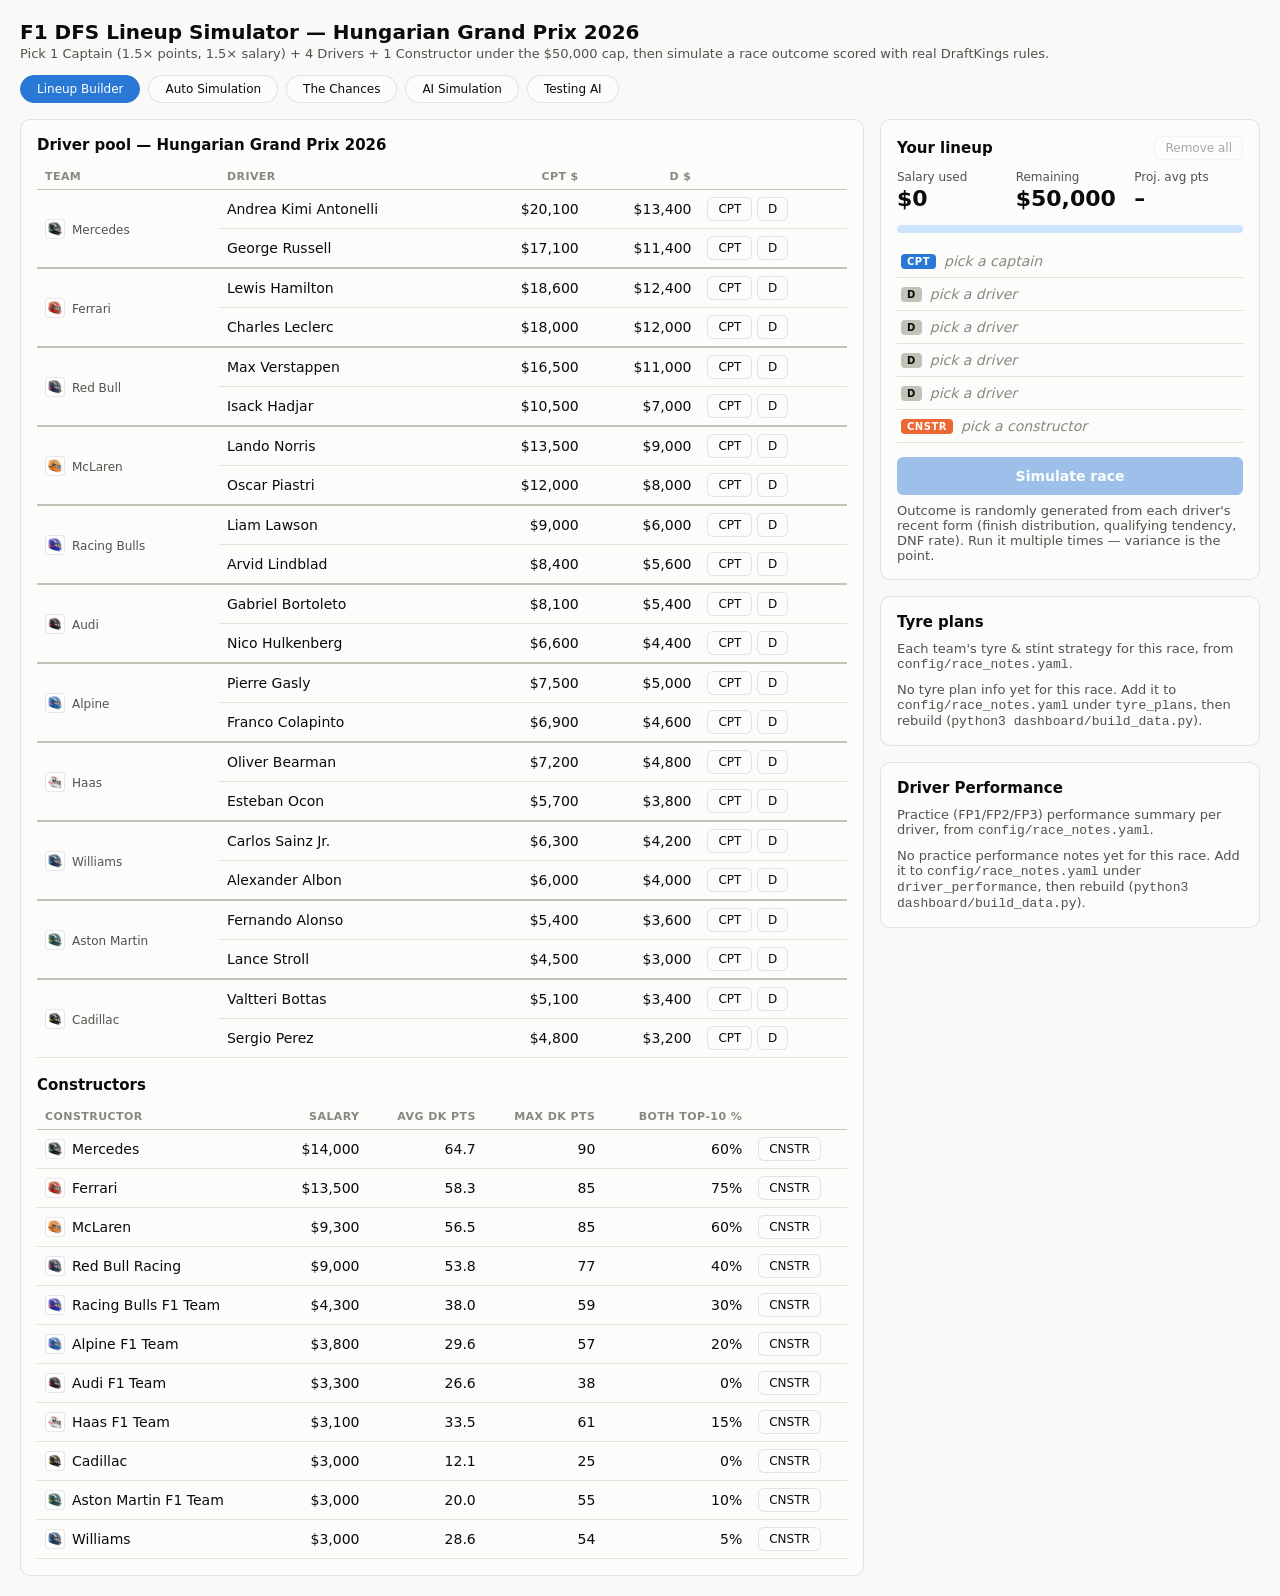
==== dashboard/index.html @ bbe1ea2f "AI Simulation repair-not-replace, season race picker, splash intro, docs - AI Simulation: a lineup f" ====
<!DOCTYPE html>
<html lang="en">
<head>
<meta charset="utf-8">
<meta name="viewport" content="width=device-width, initial-scale=1">
<title>F1 DFS Lineup Simulator</title>
<script src="data.js"></script>
<style>
  .viz-root {
    color-scheme: light;
    --surface-1: #fcfcfb;
    --page: #f9f9f7;
    --text-primary: #0b0b0b;
    --text-secondary: #52514e;
    --text-muted: #898781;
    --grid-line: #e1e0d9;
    --baseline: #c3c2b7;
    --border: rgba(11,11,11,0.10);
    --series-1: #2a78d6;   /* blue — primary accent */
    --series-2: #008300;   /* green */
    --series-4: #eda100;   /* yellow */
    --series-6: #eb6834;   /* orange */
    --good: #0ca30c;
    --good-text: #006300;
    --critical: #d03b3b;
    --meter-track: #cde2fb;
  }
  @media (prefers-color-scheme: dark) {
    :root:where(:not([data-theme="light"])) .viz-root {
      color-scheme: dark;
      --surface-1: #1a1a19;
      --page: #0d0d0d;
      --text-primary: #ffffff;
      --text-secondary: #c3c2b7;
      --text-muted: #898781;
      --grid-line: #2c2c2a;
      --baseline: #383835;
      --border: rgba(255,255,255,0.10);
      --series-1: #3987e5;
      --series-2: #008300;
      --series-4: #c98500;
      --series-6: #d95926;
      --good: #0ca30c;
      --good-text: #0ca30c;
      --critical: #d03b3b;
      --meter-track: #184f95;
    }
  }
  * { box-sizing: border-box; margin: 0; }
  body.viz-root {
    background: var(--page);
    color: var(--text-primary);
    font-family: system-ui, -apple-system, "Segoe UI", sans-serif;
    font-size: 14px;
    padding: 20px;
  }
  h1 { font-size: 20px; font-weight: 600; }
  h2 { font-size: 15px; font-weight: 600; margin-bottom: 10px; }
  .sub { color: var(--text-secondary); font-size: 13px; margin-top: 2px; }
  .layout { display: grid; grid-template-columns: 1fr 380px; gap: 16px; margin-top: 16px; max-width: 1280px; }
  @media (max-width: 980px) { .layout { grid-template-columns: 1fr; } }
  .card {
    background: var(--surface-1);
    border: 1px solid var(--border);
    border-radius: 10px;
    padding: 16px;
  }
  /* stat tiles */
  .tiles { display: grid; grid-template-columns: repeat(3, 1fr); gap: 10px; margin-bottom: 14px; }
  .tile .label { font-size: 12px; color: var(--text-secondary); }
  .tile .value { font-size: 22px; font-weight: 600; margin-top: 2px; }
  .tile .value.over { color: var(--critical); }
  /* salary meter */
  .meter { height: 8px; border-radius: 4px; background: var(--meter-track); overflow: hidden; margin-top: 8px; }
  .meter > div { height: 100%; background: var(--series-1); border-radius: 4px; transition: width .2s; }
  .meter > div.over { background: var(--critical); }
  /* tables */
  table { width: 100%; border-collapse: collapse; }
  th {
    text-align: left; font-size: 11px; font-weight: 600; text-transform: uppercase;
    letter-spacing: .04em; color: var(--text-muted); padding: 6px 8px;
    border-bottom: 1px solid var(--baseline);
  }
  td { padding: 7px 8px; border-bottom: 1px solid var(--grid-line); }
  tr.team-start td { border-top: 2px solid var(--baseline); }
  td.team-cell {
    vertical-align: middle; font-size: 12px; color: var(--text-secondary);
    white-space: nowrap; border-bottom: 1px solid var(--grid-line);
  }
  tr.no-afford td:not(.team-cell) { opacity: .55; }
  td.sal-over { color: var(--critical) !important; font-weight: 600; opacity: 1 !important; }
  button:disabled { opacity: .35; cursor: not-allowed; }
  button:disabled:hover { border-color: var(--border); color: var(--text-primary); }
  td.num, th.num { text-align: right; font-variant-numeric: tabular-nums; }
  tr:hover td { background: color-mix(in srgb, var(--series-1) 6%, transparent); }
  .team-logo {
    display: inline-block; width: 20px; height: 20px; margin-right: 7px;
    vertical-align: -5px; object-fit: contain;
    background: #fff; border-radius: 4px; padding: 1px;
    border: 1px solid var(--border);
  }
  /* buttons */
  button {
    font: inherit; font-size: 12px; padding: 4px 10px; border-radius: 6px;
    border: 1px solid var(--border); background: var(--surface-1);
    color: var(--text-primary); cursor: pointer;
  }
  button:hover { border-color: var(--series-1); color: var(--series-1); }
  button.primary {
    background: var(--series-1); color: #fff; border-color: var(--series-1);
    font-size: 14px; font-weight: 600; padding: 10px 18px; width: 100%;
  }
  button.primary:hover { filter: brightness(1.08); color: #fff; }
  button.primary:disabled { opacity: .45; cursor: not-allowed; filter: none; }
  button.ghost-x { border: none; background: none; color: var(--text-muted); font-size: 14px; padding: 2px 6px; }
  button.ghost-x:hover { color: var(--critical); }
  .slot-tag {
    font-size: 10px; font-weight: 700; letter-spacing: .05em; padding: 2px 6px;
    border-radius: 4px; background: var(--series-1); color: #fff; margin-right: 8px;
  }
  .slot-tag.d { background: var(--baseline); color: var(--text-primary); }
  .slot-tag.c { background: var(--series-6); }
  .empty-slot { color: var(--text-muted); font-style: italic; }
  .warn { color: var(--critical); font-size: 13px; margin: 8px 0; }
  .lineup-row { display: flex; align-items: center; padding: 8px 4px; border-bottom: 1px solid var(--grid-line); }
  .lineup-row .nm { flex: 1; }
  .lineup-row .sal { color: var(--text-secondary); font-variant-numeric: tabular-nums; margin-right: 6px; }
  /* results */
  #results { max-width: 1280px; margin-top: 16px; display: none; }
  .hero { font-size: 48px; font-weight: 600; line-height: 1.1; }
  .hero-row { display: flex; align-items: baseline; gap: 16px; margin-bottom: 14px; flex-wrap: wrap; }
  .results-grid { display: grid; grid-template-columns: 1fr 1fr; gap: 16px; margin-top: 14px; }
  @media (max-width: 980px) { .results-grid { grid-template-columns: 1fr; } }
  .bar-cell { display: flex; align-items: center; gap: 8px; }
  .bar-track { flex: 1; height: 14px; position: relative; }
  .bar-fill { position: absolute; left: 0; top: 0; bottom: 0; background: var(--series-1); border-radius: 0 4px 4px 0; }
  .bar-fill.neg { background: var(--series-6); }
  .pos-badge {
    display: inline-block; min-width: 26px; text-align: center; font-weight: 600;
    font-variant-numeric: tabular-nums;
  }
  .dnf { color: var(--critical); font-weight: 600; font-size: 11px; }
  .delta-up { color: var(--good-text); }
  .delta-dn { color: var(--critical); }
  .sortable, .csortable { cursor: pointer; user-select: none; }
  .sortable:hover, .csortable:hover { color: var(--text-primary); }
  /* tabs */
  .tabs { display: flex; gap: 8px; margin-top: 14px; }
  .tab-btn { border-radius: 20px; padding: 6px 16px; }
  .tab-btn.active { background: var(--series-1); color: #fff; border-color: var(--series-1); }
  .tab-btn.active:hover { color: #fff; }
  #auto-results-wrap thead th, #ai-results-wrap thead th, #testing-table thead th { position: sticky; top: 0; background: var(--surface-1); }
  .testing-dot {
    display: inline-block; width: 10px; height: 10px; border-radius: 50%;
    border: 1.5px solid var(--baseline); flex-shrink: 0;
  }
  .testing-dot.selected { background: var(--series-1); border-color: var(--series-1); }
  /* driver stats modal */
  .driver-name { cursor: pointer; }
  .driver-name:hover { color: var(--series-1); text-decoration: underline; }
  .modal-backdrop {
    display: none; position: fixed; inset: 0; background: rgba(0,0,0,.45);
    align-items: center; justify-content: center; z-index: 100; padding: 16px;
  }
  .modal-backdrop.open { display: flex; }
  .modal-card {
    background: var(--surface-1); border: 1px solid var(--border); border-radius: 12px;
    padding: 20px; width: 340px; max-width: 100%;
  }
  .modal-head { display: flex; align-items: center; gap: 10px; margin-bottom: 16px; }
  .modal-head .nm { font-size: 17px; font-weight: 600; }
  .modal-head .team-nm { font-size: 12px; color: var(--text-secondary); }
  .modal-close {
    border: none; background: none; color: var(--text-muted); font-size: 16px;
    cursor: pointer; padding: 4px 8px; margin-left: auto;
  }
  .modal-close:hover { color: var(--critical); }
  .modal-stats { display: grid; grid-template-columns: 1fr 1fr; gap: 12px 16px; }
  .modal-stats .label {
    font-size: 11px; font-weight: 600; text-transform: uppercase;
    letter-spacing: .04em; color: var(--text-muted);
  }
  .modal-stats .value { font-size: 16px; font-weight: 600; margin-top: 2px; }
  /* refresh splash */
  #splash-overlay {
    position: fixed; inset: 0; z-index: 1000;
    background: var(--page);
    display: flex; flex-direction: column; align-items: center; justify-content: center;
    gap: 18px;
    transition: opacity .4s ease, visibility .4s ease;
  }
  #splash-overlay.hidden { opacity: 0; visibility: hidden; pointer-events: none; }
  .splash-track {
    position: relative; width: min(80vw, 560px); height: 50px;
    border-bottom: 3px solid var(--baseline);
  }
  .splash-car {
    position: absolute; bottom: 0; left: 0; font-size: 38px; line-height: 1;
    transform: scaleX(-1); /* emoji faces left by default; flip to face the direction of travel */
    animation: splash-drive 2.2s cubic-bezier(.45, 0, .55, 1) forwards;
  }
  .splash-finish {
    position: absolute; right: 0; top: -6px; bottom: 0; width: 12px;
    background-image: repeating-linear-gradient(45deg, #111 0 6px, #eee 6px 12px);
    border: 1px solid var(--border);
  }
  @keyframes splash-drive {
    from { left: 0; }
    to { left: calc(100% - 38px); }
  }
  .splash-label { color: var(--text-secondary); font-size: 13px; letter-spacing: .04em; }
  @media (prefers-reduced-motion: reduce) {
    .splash-car { animation-duration: .3s; }
  }
</style>
</head>
<body class="viz-root">

<div id="splash-overlay">
  <div class="splash-track">
    <span class="splash-car">🏎️</span>
    <div class="splash-finish"></div>
  </div>
  <div class="splash-label">Loading F1 DFS Lineup Simulator…</div>
</div>

<h1 id="race-title">F1 DFS Lineup Simulator</h1>
<div class="sub">Pick 1 Captain (1.5× points, 1.5× salary) + 4 Drivers + 1 Constructor under the $50,000 cap, then simulate a race outcome scored with real DraftKings rules.</div>

<div class="tabs">
  <button class="tab-btn active" id="tab-builder-btn" onclick="switchTab('builder')">Lineup Builder</button>
  <button class="tab-btn" id="tab-auto-btn" onclick="switchTab('auto')">Auto Simulation</button>
  <button class="tab-btn" id="tab-chances-btn" onclick="switchTab('chances')">The Chances</button>
  <button class="tab-btn" id="tab-ai-btn" onclick="switchTab('ai')">AI Simulation</button>
  <button class="tab-btn" id="tab-testing-btn" onclick="switchTab('testing')">Testing AI</button>
</div>

<div id="tab-builder">
<div class="layout">
  <div class="card">
    <h2>Driver pool — <span id="race-name"></span></h2>
    <table id="pool">
      <thead>
        <tr>
          <th>Team</th>
          <th>Driver</th>
          <th class="num sortable" data-k="salaryCpt">CPT $</th>
          <th class="num sortable" data-k="salary">D $</th>
          <th></th>
        </tr>
      </thead>
      <tbody></tbody>
    </table>
    <h2 style="margin-top:18px">Constructors</h2>
    <table id="cpool">
      <thead>
        <tr>
          <th>Constructor</th>
          <th class="num csortable" data-k="salary">Salary</th>
          <th class="num csortable" data-k="avgDk">Avg DK pts</th>
          <th class="num csortable" data-k="maxDk">Max DK pts</th>
          <th class="num csortable" data-k="bothPtsRate">Both top-10 %</th>
          <th></th>
        </tr>
      </thead>
      <tbody></tbody>
    </table>
  </div>

  <div>
    <div class="card">
      <div style="display:flex;align-items:center;justify-content:space-between;margin-bottom:10px">
        <h2 style="margin-bottom:0">Your lineup</h2>
        <button id="clear-btn">Remove all</button>
      </div>
      <div class="tiles">
        <div class="tile"><div class="label">Salary used</div><div class="value" id="sal-used">$0</div></div>
        <div class="tile"><div class="label">Remaining</div><div class="value" id="sal-left">$50,000</div></div>
        <div class="tile"><div class="label">Proj. avg pts</div><div class="value" id="proj-pts">–</div></div>
      </div>
      <div class="meter"><div id="sal-meter" style="width:0%"></div></div>
      <div id="lineup-slots" style="margin-top:12px"></div>
      <div id="lineup-warn"></div>
      <button class="primary" id="sim-btn" style="margin-top:14px" disabled>Simulate race</button>
      <div class="sub" style="margin-top:8px">Outcome is randomly generated from each driver's recent form (finish distribution, qualifying tendency, DNF rate). Run it multiple times — variance is the point.</div>
    </div>

    <div class="card" style="margin-top:16px">
      <h2>Tyre plans</h2>
      <div class="sub" style="margin-bottom:10px">Each team's tyre & stint strategy for this race, from <code>config/race_notes.yaml</code>.</div>
      <div id="tyre-plans"></div>
    </div>

    <div class="card" style="margin-top:16px">
      <h2>Driver Performance</h2>
      <div class="sub" style="margin-bottom:10px">Practice (FP1/FP2/FP3) performance summary per driver, from <code>config/race_notes.yaml</code>.</div>
      <div id="driver-performance"></div>
    </div>
  </div>
</div>

<div id="results">
  <div class="card">
    <div class="hero-row">
      <div>
        <div class="tile"><div class="label">Your DK score</div><div class="hero" id="total-score">0</div></div>
      </div>
      <div class="sub" id="sim-count"></div>
      <div style="flex:1"></div>
      <button id="resim-btn">Simulate again</button>
    </div>
    <div class="results-grid">
      <div>
        <h2>Score breakdown</h2>
        <table id="breakdown">
          <thead><tr>
            <th>Pick</th><th class="num">Finish</th><th class="num">Diff</th>
            <th>Bonuses</th><th class="num">×</th><th class="num">Total</th>
          </tr></thead>
          <tbody></tbody>
        </table>
      </div>
      <div>
        <h2>Race classification</h2>
        <table id="classification">
          <thead><tr>
            <th class="num">Pos</th><th>Driver</th><th class="num">Grid</th>
            <th class="num">+/-</th><th class="num">DK pts</th>
          </tr></thead>
          <tbody></tbody>
        </table>
      </div>
    </div>
  </div>
</div>
</div>

<div id="tab-auto" style="display:none">
  <div class="card" style="max-width:1280px">
    <h2>Auto Simulation — build the optimal lineup</h2>
    <div class="sub" style="margin-bottom:12px">
      Searches every legal combination of 1 Captain + 4 Drivers + 1 Constructor under the
      $50,000 cap and DK's same-team rule, shortlists the best by projected points, then
      Monte Carlo simulates each shortlisted lineup to rank them by simulated average score.
    </div>
    <button class="primary" id="auto-run-btn" style="max-width:260px">Run auto simulation</button>
    <div class="sub" id="auto-status" style="margin-top:8px"></div>
    <div id="auto-results-wrap" style="margin-top:14px;max-height:640px;overflow-y:auto;display:none">
      <table id="auto-results">
        <thead><tr>
          <th class="num">#</th><th>Captain</th><th>Drivers</th><th>Constructor</th>
          <th class="num">Salary</th><th class="num">Avg score</th><th class="num">Range</th><th></th>
        </tr></thead>
        <tbody></tbody>
      </table>
    </div>
  </div>
</div>

<div id="tab-chances" style="display:none">
  <div class="card" style="max-width:1280px">
    <h2>The Chances</h2>
    <div class="sub" id="chances-intro" style="margin-bottom:12px">
      Run Auto or AI Simulation and Load a lineup (or let Auto Simulation finish, which does
      this automatically for its #1 pick) — this tab explains what has to happen for that
      lineup's best-case outcome, and how likely it is.
    </div>
    <div id="chances-body"></div>
  </div>

  <div class="card" style="margin-top:16px" id="chances-why-card">
    <h2>Why this percent?</h2>
    <div id="chances-why-body"></div>
  </div>
</div>

<div id="tab-ai" style="display:none">
<div class="layout">
  <div class="card">
    <h2>AI Simulation</h2>
    <div class="sub" style="margin-bottom:12px">
      Shortlists strong candidate lineups (same search as Auto Simulation), then keeps
      simulating them continuously in the background — no need to click Simulate. Averages
      refine live as more simulations pile up; leave it running and check back later, or
      click Stop whenever you've seen enough.
    </div>
    <div style="display:flex;gap:8px">
      <button class="primary" id="ai-start-btn" style="max-width:160px">Start</button>
      <button id="ai-stop-btn" style="max-width:160px" disabled>Stop</button>
    </div>
    <div class="sub" id="ai-status" style="margin-top:8px"></div>
    <div id="ai-results-wrap" style="margin-top:14px;max-height:640px;overflow-y:auto;display:none">
      <table id="ai-results">
        <thead><tr>
          <th class="num">#</th><th>Captain</th><th>Drivers</th><th>Constructor</th>
          <th class="num">Salary</th><th class="num">Avg score</th><th class="num">Range</th>
          <th class="num">Sims</th><th>Chances</th><th></th>
        </tr></thead>
        <tbody></tbody>
      </table>
    </div>
  </div>

  <div class="card">
    <h2>Driver's Qualifying</h2>
    <div class="sub" style="margin-bottom:10px">
      After qualifying, reorder drivers (▲/▼) into the real classification and enter any grid
      penalties, then Apply grid — every simulation (Simulate race, Auto/AI Simulation, The
      Chances) will use this real grid instead of a randomly simulated one.
    </div>
    <table id="quali-table">
      <thead><tr>
        <th class="num">Pos</th><th>Driver</th><th class="num">Penalty</th>
        <th class="num">Grid</th><th></th>
      </tr></thead>
      <tbody></tbody>
    </table>
    <div style="display:flex;gap:8px;margin-top:12px">
      <button class="primary" id="quali-apply-btn" style="max-width:160px">Apply grid</button>
      <button id="quali-reset-btn" style="max-width:200px">Use simulated grid</button>
    </div>
    <div class="sub" id="quali-status" style="margin-top:8px"></div>
  </div>
</div>
</div>

<div id="tab-testing" style="display:none">
  <div class="card" style="max-width:1280px">
    <h2>Testing AI — backtest against a past season</h2>
    <div class="sub" style="margin-bottom:12px">
      Pick a season (1950, F1's first year, through 2025), then this picks a lineup using
      today's rules (salary cap, DK scoring, current driver salaries) and checks what it would
      have <b>actually</b> scored in every race that season we have real results for — using
      the genuine historical DK points from those races, not projections.
    </div>
    <div class="warn" style="color:var(--text-secondary)">
      ⚠ We don't have real historical DraftKings salaries or contest payouts for past races —
      DK doesn't archive old pricing, and this project only started saving weekly snapshots
      recently. So this uses <b>today's</b> salaries/cap as a stand-in for pricing in every
      past race tested. Scores shown are real historical points, not fabricated — but treat any
      "would this have made money" read as a rough proxy, not a real payout simulation. Also:
      race + DK data has only actually been fetched for a few recent seasons so far (see
      status below); most years in the dropdown won't have data yet until backfilled.
    </div>
    <div style="display:flex;align-items:center;gap:8px;margin-top:12px;flex-wrap:wrap">
      <label class="sub" for="testing-year-select" style="margin:0">Season:</label>
      <select id="testing-year-select"></select>
      <button class="primary" id="testing-run-btn" style="max-width:200px">Run backtest</button>
    </div>
    <div id="testing-season-races" style="margin-top:10px"></div>
    <div class="sub" id="testing-status" style="margin-top:8px"></div>
    <div id="testing-results" style="display:none;margin-top:14px">
      <div class="tiles" style="grid-template-columns:repeat(4,1fr)">
        <div class="tile"><div class="label">Races that season</div><div class="value" id="testing-races-total">–</div></div>
        <div class="tile"><div class="label">Had full data for</div><div class="value" id="testing-races-data">–</div></div>
        <div class="tile"><div class="label">Avg actual score</div><div class="value" id="testing-avg-score">–</div></div>
        <div class="tile"><div class="label">Beat field-average lineup</div><div class="value" id="testing-beat-rate">–</div></div>
      </div>
      <div id="testing-lineup-summary" class="sub" style="margin-top:10px"></div>
      <div style="margin-top:14px;max-height:500px;overflow-y:auto">
        <table id="testing-table">
          <thead><tr>
            <th class="num">Round</th><th>Race</th><th class="num">Our score</th>
            <th class="num">Field-avg lineup</th><th class="num">Delta</th>
          </tr></thead>
          <tbody></tbody>
        </table>
      </div>
    </div>
  </div>
</div>

<div class="modal-backdrop" id="driver-modal">
  <div class="modal-card">
    <div class="modal-head">
      <img class="team-logo" id="dm-logo" src="" alt="">
      <div>
        <div class="nm" id="dm-name"></div>
        <div class="team-nm" id="dm-team"></div>
      </div>
      <button class="modal-close" id="dm-close">✕</button>
    </div>
    <div class="modal-stats" id="dm-stats"></div>
  </div>
</div>

<script>
"use strict";
const D = F1DATA;
const CAP = D.salaryCap;
const CPT_MULT = D.captainMultiplier;
const SC_D = D.scoring.driver;
const SC_C = D.scoring.constructor;
const TOTAL_LAPS = D.totalLaps;

const TEAM_NAMES = Object.fromEntries(
  D.constructors.map(c => [c.id, c.shortName || c.name]));

// ---------- state ----------
const lineup = { cpt: null, drivers: [], constructor: null }; // codes / constructor id
let simCount = 0;
const sortState = {
  pool: { key: "salaryCpt", asc: false },
  cpool: { key: "salary", asc: false },
};

const byCode = Object.fromEntries(D.drivers.map(d => [d.code, d]));
const byCid = Object.fromEntries(D.constructors.map(c => [c.id, c]));

// Driver's Qualifying: manually-entered real grid, overriding simulated
// qualifying everywhere once applied. qualiOrder defaults to the predicted
// order (by avgGrid) until the real classification is entered.
let qualiOrder = [...D.drivers].sort((a, b) => a.avgGrid - b.avgGrid).map(d => d.code);
const qualiPenalties = {}; // code -> penalty places
let fixedGrid = null; // null = simulated qualifying; else {code: gridPos}

// ---------- lineup logic ----------
function salaryUsed() {
  let s = 0;
  if (lineup.cpt) s += byCode[lineup.cpt].salaryCpt;
  for (const c of lineup.drivers) s += byCode[c].salary;
  if (lineup.constructor) s += byCid[lineup.constructor].salary;
  return s;
}
function lineupErrors() {
  const errs = [];
  const used = salaryUsed();
  if (used > CAP) errs.push(`Over the cap by $${(used - CAP).toLocaleString()}.`);
  // DK rule: cannot roster 2 drivers AND the constructor from the same team
  if (lineup.constructor) {
    const all = [lineup.cpt, ...lineup.drivers].filter(Boolean);
    const sameTeam = all.filter(c => byCode[c].team === lineup.constructor);
    if (sameTeam.length >= 2) {
      errs.push(`DK rule: can't take 2 drivers AND the constructor from the same team (${byCid[lineup.constructor].name}).`);
    }
  }
  return errs;
}
function isComplete() {
  return lineup.cpt && lineup.drivers.length === 4 && lineup.constructor;
}
function inLineup(code) {
  return lineup.cpt === code || lineup.drivers.includes(code);
}
function addDriver(code, asCpt) {
  if (inLineup(code)) return;
  if (asCpt) { if (lineup.cpt) return; lineup.cpt = code; }
  else { if (lineup.drivers.length >= 4) return; lineup.drivers.push(code); }
  render();
}
function remove(code) {
  if (lineup.cpt === code) lineup.cpt = null;
  else if (code === lineup.constructor) lineup.constructor = null;
  else lineup.drivers = lineup.drivers.filter(c => c !== code);
  render();
}
function clearLineup() {
  lineup.cpt = null;
  lineup.drivers = [];
  lineup.constructor = null;
  render();
}

// ---------- rendering ----------
function fmt$(n) { return "$" + n.toLocaleString(); }
function teamDot(team) {
  return `<img class="team-logo" src="logos/${team}.png" alt="${TEAM_NAMES[team] || team}" title="${TEAM_NAMES[team] || team}">`;
}

function renderPool() {
  // Group teammates: order teams by their best driver on the sorted stat,
  // then sort the two drivers within each team by the same stat.
  const { key: sortKey, asc: sortAsc } = sortState.pool;
  const dir = sortAsc ? 1 : -1;
  const teamBest = {}, teamCount = {};
  for (const d of D.drivers) {
    const v = d[sortKey];
    if (!(d.team in teamBest) || (v - teamBest[d.team]) * dir < 0) teamBest[d.team] = v;
    teamCount[d.team] = (teamCount[d.team] || 0) + 1;
  }
  const rows = [...D.drivers].sort((a, b) => {
    if (a.team !== b.team) {
      if (teamBest[a.team] !== teamBest[b.team])
        return (teamBest[a.team] < teamBest[b.team] ? -1 : 1) * dir;
      return a.team < b.team ? -1 : 1;
    }
    return (a[sortKey] < b[sortKey] ? -1 : 1) * dir;
  });
  const left = CAP - salaryUsed();
  document.querySelector("#pool tbody").innerHTML = rows.map((d, i) => {
    const picked = inLineup(d.code);
    const cptOpen = !lineup.cpt, dOpen = lineup.drivers.length < 4;
    const cptAfford = d.salaryCpt <= left, dAfford = d.salary <= left;
    const cptDisabled = picked || !cptOpen || !cptAfford;
    const dDisabled = picked || !dOpen || !dAfford;
    // red = can't afford this driver in any slot that's still open
    const unaffordable = !picked &&
      (cptOpen || dOpen) &&
      !(cptOpen && cptAfford) && !(dOpen && dAfford);
    const newTeam = i === 0 || rows[i - 1].team !== d.team;
    const teamSpan = newTeam ? teamCount[d.team] : 0;
    const teamCell = newTeam
      ? `<td class="team-cell" rowspan="${teamSpan}">${teamDot(d.team)}${TEAM_NAMES[d.team] || d.team}</td>`
      : "";
    const rowCls = [i > 0 && newTeam ? "team-start" : "", unaffordable ? "no-afford" : ""]
      .filter(Boolean).join(" ");
    return `<tr${rowCls ? ` class="${rowCls}"` : ""}>
      ${teamCell}
      <td><span class="driver-name" onclick="showDriverModal('${d.code}')">${d.name}</span></td>
      <td class="num${!picked && cptOpen && !cptAfford ? " sal-over" : ""}">${fmt$(d.salaryCpt)}</td>
      <td class="num${!picked && dOpen && !dAfford ? " sal-over" : ""}">${fmt$(d.salary)}</td>
      <td style="white-space:nowrap">
        ${picked
          ? `<button class="ghost-x" onclick="remove('${d.code}')">✕ remove</button>`
          : `<button ${cptDisabled ? "disabled" : ""} onclick="addDriver('${d.code}',true)">CPT</button>
             <button ${dDisabled ? "disabled" : ""} onclick="addDriver('${d.code}',false)">D</button>`}
      </td>
    </tr>`;
  }).join("");

  const { key: cSortKey, asc: cSortAsc } = sortState.cpool;
  const crows = [...D.constructors].sort((a, b) =>
    (a[cSortKey] < b[cSortKey] ? -1 : 1) * (cSortAsc ? 1 : -1));
  document.querySelector("#cpool tbody").innerHTML = crows.map(c => {
    const picked = lineup.constructor === c.id;
    const cAfford = c.salary <= left;
    const unaff = !picked && !lineup.constructor && !cAfford;
    return `<tr${unaff ? ' class="no-afford"' : ""}>
      <td>${teamDot(c.id)}${c.name}</td>
      <td class="num${unaff ? " sal-over" : ""}">${fmt$(c.salary)}</td>
      <td class="num">${c.avgDk.toFixed(1)}</td>
      <td class="num">${c.maxDk.toFixed(0)}</td>
      <td class="num">${(c.bothPtsRate * 100).toFixed(0)}%</td>
      <td>${picked
        ? `<button class="ghost-x" onclick="remove(lineup.constructor)">✕ remove</button>`
        : `<button ${lineup.constructor || !cAfford ? "disabled" : ""} onclick="lineup.constructor='${c.id}';render()">CNSTR</button>`}</td>
    </tr>`;
  }).join("");
}
function renderLineup() {
  const slots = [];
  slots.push(lineup.cpt
    ? slotRow("CPT", "", byCode[lineup.cpt].name, byCode[lineup.cpt].salaryCpt, lineup.cpt)
    : emptyRow("CPT", "pick a captain"));
  for (let i = 0; i < 4; i++) {
    const c = lineup.drivers[i];
    slots.push(c
      ? slotRow("D", "d", byCode[c].name, byCode[c].salary, c)
      : emptyRow("D", "pick a driver", "d"));
  }
  slots.push(lineup.constructor
    ? slotRow("CNSTR", "c", byCid[lineup.constructor].name, byCid[lineup.constructor].salary, lineup.constructor)
    : emptyRow("CNSTR", "pick a constructor", "c"));
  document.getElementById("lineup-slots").innerHTML = slots.join("");

  const used = salaryUsed();
  const left = CAP - used;
  document.getElementById("sal-used").textContent = fmt$(used);
  const leftEl = document.getElementById("sal-left");
  leftEl.textContent = fmt$(left);
  leftEl.className = "value" + (left < 0 ? " over" : "");
  const meter = document.getElementById("sal-meter");
  meter.style.width = Math.min(100, used / CAP * 100) + "%";
  meter.className = used > CAP ? "over" : "";

  // projected: sum of avg DK pts (captain 1.5x), constructor rough proxy = 2x team drivers' avg finish pts share
  let proj = null;
  if (lineup.cpt || lineup.drivers.length) {
    proj = 0;
    if (lineup.cpt) proj += byCode[lineup.cpt].avgDk * CPT_MULT;
    for (const c of lineup.drivers) proj += byCode[c].avgDk;
    if (lineup.constructor) {
      const teamDrivers = D.drivers.filter(d => d.team === lineup.constructor);
      proj += teamDrivers.reduce((s, d) => s + d.avgDk, 0) * 0.9; // rough constructor proxy
    }
  }
  document.getElementById("proj-pts").textContent = proj === null ? "–" : proj.toFixed(0);

  const errs = lineupErrors();
  document.getElementById("lineup-warn").innerHTML =
    errs.map(e => `<div class="warn">⚠ ${e}</div>`).join("");
  document.getElementById("sim-btn").disabled = !(isComplete() && errs.length === 0);
  document.getElementById("clear-btn").disabled =
    !(lineup.cpt || lineup.drivers.length || lineup.constructor);
}
function slotRow(tag, cls, name, sal, code) {
  return `<div class="lineup-row">
    <span class="slot-tag ${cls}">${tag}</span>
    <span class="nm">${name}</span>
    <span class="sal">${fmt$(sal)}</span><button class="ghost-x" onclick="remove('${code}')">✕</button>
  </div>`;
}
function emptyRow(tag, label, cls = "") {
  return `<div class="lineup-row">
    <span class="slot-tag ${cls}">${tag}</span>
    <span class="nm empty-slot">${label}</span>
  </div>`;
}

function render() { renderPool(); renderLineup(); }

// ---------- tyre plans ----------
function renderTyrePlans() {
  const plans = (D.raceNotes && D.raceNotes.tyre_plans) || {};
  const container = document.getElementById("tyre-plans");
  const hasAny = Object.values(plans).some(notes => (notes || []).length > 0);
  if (!hasAny) {
    container.innerHTML = `<div class="sub">No tyre plan info yet for this race. Add it to
      <code>config/race_notes.yaml</code> under <code>tyre_plans</code>, then rebuild
      (<code>python3 dashboard/build_data.py</code>).</div>`;
    return;
  }
  container.innerHTML = D.constructors.map(c => {
    const notes = plans[c.id] || [];
    const body = notes.length
      ? `<ul style="margin:4px 0 0 18px;padding:0">${notes.map(n => `<li style="margin-bottom:2px">${n}</li>`).join("")}</ul>`
      : `<div class="sub" style="margin-top:2px">No plan yet</div>`;
    return `<div style="padding:8px 0;border-bottom:1px solid var(--grid-line)">
      <div style="font-weight:600">${teamDot(c.id)}${c.shortName || c.name}</div>
      ${body}
    </div>`;
  }).join("");
}

// ---------- driver performance ----------
function renderDriverPerformance() {
  const perf = (D.raceNotes && D.raceNotes.driver_performance) || {};
  const container = document.getElementById("driver-performance");
  const hasAny = Object.values(perf).some(notes => (notes || []).length > 0);
  if (!hasAny) {
    container.innerHTML = `<div class="sub">No practice performance notes yet for this race. Add it to
      <code>config/race_notes.yaml</code> under <code>driver_performance</code>, then rebuild
      (<code>python3 dashboard/build_data.py</code>).</div>`;
    return;
  }
  container.innerHTML = D.drivers.map(d => {
    const notes = perf[d.code] || [];
    const body = notes.length
      ? `<ul style="margin:4px 0 0 18px;padding:0">${notes.map(n => `<li style="margin-bottom:2px">${n}</li>`).join("")}</ul>`
      : `<div class="sub" style="margin-top:2px">No notes yet</div>`;
    return `<div style="padding:8px 0;border-bottom:1px solid var(--grid-line)">
      <div style="font-weight:600">${teamDot(d.team)}${d.name}</div>
      ${body}
    </div>`;
  }).join("");
}

// ---------- driver stats modal ----------
function showDriverModal(code) {
  const d = byCode[code];
  document.getElementById("dm-logo").src = `logos/${d.team}.png`;
  document.getElementById("dm-logo").alt = TEAM_NAMES[d.team] || d.team;
  document.getElementById("dm-name").textContent = d.name;
  document.getElementById("dm-team").textContent = TEAM_NAMES[d.team] || d.team;
  const stats = [
    ["CPT salary", fmt$(d.salaryCpt)],
    ["D salary", fmt$(d.salary)],
    ["Avg DK pts", d.avgDk.toFixed(1)],
    ["Races", d.races],
    ["Avg finish", `${d.avgFinish.toFixed(1)} ± ${d.stdFinish.toFixed(1)}`],
    ["Avg grid", `${d.avgGrid.toFixed(1)} ± ${d.stdGrid.toFixed(1)}`],
    ["DNF rate", `${(d.dnfRate * 100).toFixed(0)}%`],
  ];
  document.getElementById("dm-stats").innerHTML = stats.map(([label, value]) =>
    `<div><div class="label">${label}</div><div class="value">${value}</div></div>`
  ).join("");
  document.getElementById("driver-modal").classList.add("open");
}
function closeDriverModal() {
  document.getElementById("driver-modal").classList.remove("open");
}

// ---------- race simulation ----------
function gauss() { // Box-Muller
  let u = 0, v = 0;
  while (u === 0) u = Math.random();
  while (v === 0) v = Math.random();
  return Math.sqrt(-2 * Math.log(u)) * Math.cos(2 * Math.PI * v);
}

function simulateRace() {
  // 1) qualifying: use the manually entered real grid (Driver's Qualifying box)
  // if one has been applied, otherwise sample a grid score per driver from
  // their historical avgGrid/stdGrid and rank -> grid 1..22.
  let field;
  if (fixedGrid) {
    field = D.drivers.map(d => ({ ...d, grid: fixedGrid[d.code] }));
  } else {
    field = D.drivers.map(d => ({ ...d, gridScore: d.avgGrid + gauss() * d.stdGrid }));
    field.sort((a, b) => a.gridScore - b.gridScore);
    field.forEach((d, i) => d.grid = i + 1);
  }

  // 2) race: DNF rolls, then pace score correlated with grid + form
  for (const d of field) {
    d.dnf = Math.random() < d.dnfRate;
    d.paceScore = 0.45 * d.grid + 0.55 * (d.avgFinish + gauss() * d.stdFinish);
    d.lapsDone = d.dnf
      ? Math.floor(Math.random() * TOTAL_LAPS * 0.88)
      : TOTAL_LAPS;
  }
  const finishers = field.filter(d => !d.dnf).sort((a, b) => a.paceScore - b.paceScore);
  const dnfs = field.filter(d => d.dnf).sort((a, b) => b.lapsDone - a.lapsDone);
  const order = [...finishers, ...dnfs];
  order.forEach((d, i) => d.finish = i + 1);

  // 3) laps led: winner leads most, front-runners split the rest
  const lead = { [order[0].code]: Math.round(TOTAL_LAPS * (0.45 + Math.random() * 0.35)) };
  let rest = TOTAL_LAPS - lead[order[0].code];
  for (const d of order.slice(1, 4)) {
    const take = Math.min(rest, Math.round(Math.random() * rest * 0.7));
    if (take > 0) lead[d.code] = take;
    rest -= take;
  }
  if (rest > 0) lead[order[0].code] += rest;

  // 4) fastest lap: weighted among top 10 classified
  const flPool = order.filter(d => !d.dnf).slice(0, 10);
  const flDriver = flPool[Math.floor(Math.random() * flPool.length)].code;

  return { order, lead, flDriver };
}

// ---------- DK scoring ----------
function scoreDriver(d, race) {
  const finishPts = SC_D.finishing_position[d.finish] ?? 0;
  const diffPts = (d.grid - d.finish) * SC_D.place_differential_per_position;
  const detail = {};
  if (race.flDriver === d.code) detail["Fastest lap"] = SC_D.fastest_lap;
  const led = race.lead[d.code] || 0;
  if (led > 0) detail[`Led ${led} laps`] = led * SC_D.laps_led_per_lap;
  if (d.lapsDone >= TOTAL_LAPS * 0.9) detail["Classified"] = SC_D.classified_finish;
  const mate = race.order.find(o => o.team === d.team && o.code !== d.code);
  if (mate && d.finish < mate.finish) detail["Beat teammate"] = SC_D.defeated_teammate;
  const bonus = Object.values(detail).reduce((s, v) => s + v, 0);
  return {
    finish: finishPts, diff: diffPts, bonus, bonusDetail: detail,
    total: finishPts + diffPts + bonus,
  };
}
function scoreConstructor(cid, race) {
  const cars = race.order.filter(d => d.team === cid);
  let finish = 0;
  for (const car of cars) finish += SC_C.finishing_position[car.finish] ?? 0;
  const detail = {};
  if (cars.some(c => c.code === race.flDriver)) detail["Fastest lap"] = SC_C.fastest_lap;
  const led = cars.reduce((s, c) => s + (race.lead[c.code] || 0), 0);
  if (led > 0) detail[`Led ${led} laps`] = led * SC_C.laps_led_per_lap;
  if (cars.length === 2 && cars.every(c => c.lapsDone >= TOTAL_LAPS * 0.9))
    detail["Both classified"] = SC_C.both_cars_classified;
  if (cars.length === 2 && cars.every(c => c.finish <= 10))
    detail["Both in points"] = SC_C.both_cars_in_points;
  if (cars.length === 2 && cars.every(c => c.finish <= 3))
    detail["Both on podium"] = SC_C.both_cars_on_podium;
  const bonus = Object.values(detail).reduce((s, v) => s + v, 0);
  return { finish, diff: 0, bonus, bonusDetail: detail, total: finish + bonus };
}

// ---------- auto simulation (lineup optimizer) ----------
function* fiveCombos(arr) {
  const n = arr.length;
  for (let a = 0; a < n; a++)
    for (let b = a + 1; b < n; b++)
      for (let c = b + 1; c < n; c++)
        for (let d = c + 1; d < n; d++)
          for (let e = d + 1; e < n; e++)
            yield [arr[a], arr[b], arr[c], arr[d], arr[e]];
}

// Search every legal (cap + same-team-rule) combo. Lineups are deduped by
// driver squad (the 5 people picked, regardless of who's captain) so the
// shortlist doesn't fill up with near-duplicates that only swap the
// constructor or captain — only the best-projected variant of each unique
// squad survives. Individual drivers can still reappear across different
// squads; only the exact same 5-person group is deduped.
//
// On top of that, the final shortlist is picked greedily (highest projection
// first) while capping how many times any one captain or constructor can
// appear (maxPerCpt / maxPerCons) — otherwise the single best-avgDk driver
// tends to be the optimal captain for nearly every squad, and the single
// best-value constructor for nearly every budget, so the list would read as
// "same captain/constructor, different drivers" instead of genuinely varied.
function findTopCandidatesByProjection(K, maxPerCpt = 5, maxPerCons = 5) {
  const bestBySquad = new Map();
  for (const cons of D.constructors) {
    const budget = CAP - cons.salary;
    if (budget < 0) continue;
    for (const five of fiveCombos(D.drivers)) {
      let sameTeam = 0;
      for (const dr of five) if (dr.team === cons.id) sameTeam++;
      if (sameTeam >= 2) continue;
      const squadKey = five.map(dr => dr.code).sort().join(",");
      for (let capIdx = 0; capIdx < 5; capIdx++) {
        const cpt = five[capIdx];
        let salary = cpt.salaryCpt;
        let proj = cpt.avgDk * CPT_MULT;
        let ok = true;
        for (let j = 0; j < 5; j++) {
          if (j === capIdx) continue;
          salary += five[j].salary;
          if (salary > budget) { ok = false; break; }
          proj += five[j].avgDk;
        }
        if (!ok) continue;
        const existing = bestBySquad.get(squadKey);
        if (!existing || proj > existing.proj) {
          bestBySquad.set(squadKey, {
            cpt: cpt.code,
            drivers: five.filter((_, j) => j !== capIdx).map(dr => dr.code),
            constructor: cons.id,
            salaryUsed: salary + cons.salary,
            proj,
          });
        }
      }
    }
  }

  const pool = [...bestBySquad.values()].sort((a, b) => b.proj - a.proj);
  const greedySelect = (capCpt, capCons) => {
    const picks = [];
    const cptCount = {}, consCount = {};
    for (const c of pool) {
      if (picks.length >= K) break;
      if ((cptCount[c.cpt] || 0) >= capCpt) continue;
      if ((consCount[c.constructor] || 0) >= capCons) continue;
      picks.push(c);
      cptCount[c.cpt] = (cptCount[c.cpt] || 0) + 1;
      consCount[c.constructor] = (consCount[c.constructor] || 0) + 1;
    }
    return picks;
  };
  // If the caps are too tight to fill K slots from the available pool (e.g. a
  // very small legal pool), relax them a little at a time rather than
  // dropping diversity entirely.
  let selected = greedySelect(maxPerCpt, maxPerCons);
  for (let relax = 1; selected.length < K && relax <= pool.length; relax++) {
    selected = greedySelect(maxPerCpt + relax, maxPerCons + relax);
  }
  return selected;
}

function simulateCandidateScore(candidate, race) {
  const cptD = race.order.find(d => d.code === candidate.cpt);
  let total = scoreDriver(cptD, race).total * CPT_MULT;
  for (const code of candidate.drivers) {
    total += scoreDriver(race.order.find(d => d.code === code), race).total;
  }
  total += scoreConstructor(candidate.constructor, race).total;
  return total;
}

function evaluateCandidate(candidate, n) {
  let sum = 0, min = Infinity, max = -Infinity;
  for (let i = 0; i < n; i++) {
    const s = simulateCandidateScore(candidate, simulateRace());
    sum += s;
    if (s < min) min = s;
    if (s > max) max = s;
  }
  return { avg: sum / n, min, max };
}

// Runs a dedicated batch of sims for one lineup, finds its single highest-
// scoring outcome, and — using the *same* batch — empirically estimates how
// often each pick alone hits its required result, and how often the whole
// lineup scores at least that well.
function analyzeTopLineupChances(candidate, n) {
  const picks = [
    { role: "CPT", code: candidate.cpt, mult: CPT_MULT },
    ...candidate.drivers.map(code => ({ role: "D", code, mult: 1 })),
  ];
  const totalHistory = {}; // per pick: every simulated total (finish + all bonuses combined)
  picks.forEach(p => totalHistory[p.code] = []);
  const consTotalHistory = [];
  const scoreHistory = [];
  let best = null;

  for (let i = 0; i < n; i++) {
    const race = simulateRace();
    const pickResults = picks.map(p => {
      const d = race.order.find(x => x.code === p.code);
      const sc = scoreDriver(d, race);
      const total = sc.total * p.mult;
      totalHistory[p.code].push(total);
      return {
        role: p.role, code: p.code, name: d.name, finish: d.finish, grid: d.grid,
        dnf: d.dnf, bonusDetail: sc.bonusDetail, total,
      };
    });
    const cs = scoreConstructor(candidate.constructor, race);
    consTotalHistory.push(cs.total);
    const consResult = {
      name: byCid[candidate.constructor].name, bonusDetail: cs.bonusDetail, total: cs.total,
      cars: race.order.filter(d => d.team === candidate.constructor)
        .map(d => ({ name: d.name, finish: d.finish, dnf: d.dnf })),
    };
    const total = pickResults.reduce((s, p) => s + p.total, 0) + cs.total;
    scoreHistory.push(total);
    if (!best || total > best.total) best = { total, picks: pickResults, constructor: consResult };
  }

  // Solo probability = how often, across all n runs, that pick's own total
  // (finish points + every bonus combined) was at least as good as it was in
  // the best run — not just the finish position on its own. This is what
  // "Chance (solo)" actually reports, so it lines up with the finish +
  // bonuses shown for that pick, not one or the other in isolation.
  for (const p of best.picks) {
    p.prob = totalHistory[p.code].filter(v => v >= p.total).length / n;
  }
  best.constructor.prob = consTotalHistory.filter(v => v >= best.constructor.total).length / n;
  best.combinedProb = scoreHistory.filter(s => s >= best.total).length / n;
  best.n = n;
  return best;
}

// Plain-language explanation of *why* the combined percent came out the way
// it did: which requirement is the biggest bottleneck, and whether the real
// (correlated) combined chance ran higher or lower than naively multiplying
// every pick's solo chance together would predict.
function buildChancesExplanation(best) {
  const solo = [
    ...best.picks.map(p => ({ label: `${p.role === "CPT" ? "Captain " : ""}${p.name}`, prob: p.prob })),
    { label: `${best.constructor.name} (constructor)`, prob: best.constructor.prob },
  ];
  const sorted = [...solo].sort((a, b) => a.prob - b.prob);
  const bottleneck = sorted[0];
  const easiest = sorted[sorted.length - 1];

  const bottleneckLine = `The toughest single requirement is <b>${bottleneck.label}</b>, which only ` +
    `happens in <b>${(bottleneck.prob * 100).toFixed(1)}%</b> of simulations on its own — that's the ` +
    `biggest reason the full outcome is rare. The easiest part is <b>${easiest.label}</b> at ` +
    `${(easiest.prob * 100).toFixed(1)}%.`;

  const naiveProduct = solo.reduce((p, s) => p * s.prob, 1);
  let corrLine;
  if (naiveProduct <= 0) {
    corrLine = `Multiplying every pick's solo chance together would predict essentially a 0% chance of ` +
      `all of them lining up at once. The simulated combined chance came out to ` +
      `${(best.combinedProb * 100).toFixed(2)}% instead — real races don't treat each pick as an ` +
      `independent coin flip: qualifying and race pace are shared across the field, so a strong ` +
      `session tends to lift several of your picks at once, not just one.`;
  } else {
    const naivePct = naiveProduct * 100;
    const naiveStr = naivePct < 0.01 ? "under 0.01%" : naivePct.toFixed(2) + "%";
    const ratio = best.combinedProb / naiveProduct;
    const relation = ratio > 1.15 ? "notably higher than" : ratio < 0.85 ? "notably lower than" : "close to";
    corrLine = `If every pick's chance were independent, multiplying them all together would predict ` +
      `about ${naiveStr}. The simulated combined chance is ${(best.combinedProb * 100).toFixed(2)}%, ` +
      `which is ${relation} that naive estimate — picks aren't independent in the simulation (grid ` +
      `position, race pace, and DNFs are all drawn relative to the same field each run), so they tend ` +
      `to move together rather than each needing to beat the odds on its own.`;
  }

  const qualify = (prob) => prob >= 0.40 ? "a fairly ordinary result for them, nothing that needs luck"
    : prob >= 0.15 ? "a solidly good day, but well within their normal range"
    : "a real stretch — this is one of the less likely parts of the outcome";

  const pickLines = best.picks.map(p => {
    const stats = byCode[p.code];
    const bonusPart = Object.keys(p.bonusDetail || {}).length
      ? ` + ${Object.keys(p.bonusDetail).join(", ")}` : "";
    return `<li style="margin-bottom:6px"><b>${p.role === "CPT" ? "Captain " : ""}${p.name}</b> ` +
      `scored ${p.total.toFixed(1)} pts in this run (finish P${p.finish}${bonusPart}). Matching or ` +
      `beating that happens in <b>${(p.prob * 100).toFixed(1)}%</b> of the ${best.n.toLocaleString()} ` +
      `simulations for them — their underlying numbers are an average finish of P${stats.avgFinish.toFixed(1)} ` +
      `(±${stats.stdFinish.toFixed(1)}) from an average grid of P${stats.avgGrid.toFixed(1)}, with a ` +
      `${(stats.dnfRate * 100).toFixed(0)}% DNF rate — so this is ${qualify(p.prob)}.</li>`;
  });
  const c = best.constructor;
  const consBonusPart = Object.keys(c.bonusDetail || {}).length
    ? ` + ${Object.keys(c.bonusDetail).join(", ")}` : "";
  const consCarsPart = c.cars.map(car => `${car.name} P${car.finish}${car.dnf ? " (DNF)" : ""}`).join(", ");
  pickLines.push(`<li style="margin-bottom:6px"><b>${c.name}</b> (constructor) scored ` +
    `${c.total.toFixed(0)} pts in this run (${consCarsPart}${consBonusPart}). Matching or beating that ` +
    `happens in <b>${(c.prob * 100).toFixed(1)}%</b> of simulations for this team — ` +
    `${qualify(c.prob)}.</li>`);

  const perPickHeader = `<div class="sub" style="margin-top:12px;margin-bottom:4px">Per pick, in plain terms:</div>`;
  const perPickList = `<ul style="margin:0 0 0 18px;padding:0">${pickLines.join("")}</ul>`;

  return `<div class="sub">${bottleneckLine}</div><div class="sub" style="margin-top:8px">${corrLine}</div>` +
    perPickHeader + perPickList;
}

function renderChances(candidate, best) {
  document.getElementById("chances-intro").innerHTML =
    `Based on ${best.n.toLocaleString()} simulations of this lineup — ` +
    `<b>${byCode[candidate.cpt].name}</b> (CPT), ` +
    `${candidate.drivers.map(c => byCode[c].name).join(", ")}, ` +
    `<b>${byCid[candidate.constructor].name}</b> — here's the single highest-scoring outcome ` +
    `found, what it takes to get there, and how likely each part is.`;

  const rows = best.picks.map(p => {
    const bonusItems = Object.keys(p.bonusDetail || {}).join(", ") || "—";
    return `<tr>
      <td><span class="slot-tag ${p.role === "D" ? "d" : ""}">${p.role}</span>${p.name}${p.dnf ? ' <span class="dnf">DNF</span>' : ""}</td>
      <td>Finish P${p.finish} or better (grid P${p.grid})</td>
      <td style="font-size:12px;color:var(--text-secondary)">${bonusItems}</td>
      <td class="num" style="font-weight:600">${(p.prob * 100).toFixed(1)}%</td>
    </tr>`;
  }).join("");

  const c = best.constructor;
  const carsLine = c.cars.map(car => `${car.name} P${car.finish}${car.dnf ? " (DNF)" : ""}`).join(", ");
  const consBonusItems = Object.keys(c.bonusDetail || {}).join(", ") || "—";
  const consRow = `<tr>
    <td><span class="slot-tag c">CNSTR</span>${c.name}</td>
    <td>${carsLine} (${c.total.toFixed(0)}+ constructor pts)</td>
    <td style="font-size:12px;color:var(--text-secondary)">${consBonusItems}</td>
    <td class="num" style="font-weight:600">${(c.prob * 100).toFixed(1)}%</td>
  </tr>`;

  document.getElementById("chances-body").innerHTML = `
    <div class="tiles" style="grid-template-columns:repeat(2,1fr)">
      <div class="tile"><div class="label">Best-case score found</div><div class="value">${best.total.toFixed(1)}</div></div>
      <div class="tile"><div class="label">Chance of this outcome or better</div><div class="value">${(best.combinedProb * 100).toFixed(2)}%</div></div>
    </div>
    <table style="margin-top:14px">
      <thead><tr><th>Pick</th><th>What has to happen</th><th>Key bonuses in this run</th><th class="num">Chance (solo)</th></tr></thead>
      <tbody>${rows}${consRow}</tbody>
    </table>
    <div class="sub" style="margin-top:10px">"Chance (solo)" is how often that pick alone hits its required
      result across all ${best.n.toLocaleString()} simulations. "Chance of this outcome or better" is the
      combined probability of the whole lineup scoring at least this well in one race — picks aren't
      independent (grid and race pace are correlated across the field), so the solo chances don't simply
      multiply together into that number.</div>
  `;

  document.getElementById("chances-why-body").innerHTML = buildChancesExplanation(best);
}

let autoCandidates = [];
function renderAutoResults(list) {
  autoCandidates = list;
  document.getElementById("auto-results-wrap").style.display = "";
  document.querySelector("#auto-results tbody").innerHTML = list.map((c, i) => `<tr>
    <td class="num">${i + 1}</td>
    <td>${byCode[c.cpt].name}</td>
    <td>${c.drivers.map(code => byCode[code].name).join(", ")}</td>
    <td>${byCid[c.constructor].name}</td>
    <td class="num">${fmt$(c.salaryUsed)}</td>
    <td class="num" style="font-weight:600">${c.avg.toFixed(1)}</td>
    <td class="num">${c.min.toFixed(0)}–${c.max.toFixed(0)}</td>
    <td><button onclick="loadCandidate(${i})">Load</button></td>
  </tr>`).join("");
}

// Shared by both Load buttons (Auto Simulation and AI Simulation): reuses a
// candidate's already-computed chances (e.g. from computeAiChances() after
// Stop) if present, otherwise runs a fresh analysis for this specific
// lineup, then shows it on The Chances tab.
function showChancesForCandidate(c) {
  const chances = c.chances || analyzeTopLineupChances(c, 2000);
  renderChances(c, chances);
  switchTab("chances");
}

function loadCandidate(i) {
  const c = autoCandidates[i];
  lineup.cpt = c.cpt;
  lineup.drivers = [...c.drivers];
  lineup.constructor = c.constructor;
  render();
  showChancesForCandidate(c);
}

function runAutoSim() {
  const btn = document.getElementById("auto-run-btn");
  const status = document.getElementById("auto-status");
  const SHORTLIST = 50, SIMS_PER_CANDIDATE = 1000;
  btn.disabled = true;
  status.textContent = "Searching legal combinations…";
  setTimeout(() => {
    const shortlist = findTopCandidatesByProjection(SHORTLIST);
    status.textContent = `Shortlisted ${shortlist.length} candidates by projected points — ` +
      `simulating ${SIMS_PER_CANDIDATE} races each…`;
    setTimeout(() => {
      const evaluated = shortlist.map(c => ({ ...c, ...evaluateCandidate(c, SIMS_PER_CANDIDATE) }));
      evaluated.sort((a, b) => b.avg - a.avg);
      renderAutoResults(evaluated);
      status.textContent = `Ranked ${evaluated.length} candidates by simulated average score ` +
        `(${SIMS_PER_CANDIDATE} sims each). Click Load to send a lineup to the builder.`;
      const CHANCES_SIMS = 2000;
      const chances = analyzeTopLineupChances(evaluated[0], CHANCES_SIMS);
      renderChances(evaluated[0], chances);
      btn.disabled = false;
      switchTab("chances");
    }, 10);
  }, 10);
}

// ---------- AI simulation (continuous background loop) ----------
const AI = {
  running: false, timer: null, chancesTimer: null,
  shortlist: [], reserve: [], stats: [], chances: [], visible: [],
  totalSims: 0, filteredOutCount: 0,
};
let aiCandidates = [];

const AI_TICK_BATCH = 150;
function aiTick() {
  for (let i = 0; i < AI.shortlist.length; i++) {
    const c = AI.shortlist[i];
    const s = AI.stats[i];
    for (let j = 0; j < AI_TICK_BATCH; j++) {
      const score = simulateCandidateScore(c, simulateRace());
      s.n++;
      s.sum += score;
      if (score < s.min) s.min = score;
      if (score > s.max) s.max = score;
    }
  }
  AI.totalSims += AI.shortlist.length * AI_TICK_BATCH;
  renderAiResults();
}

// Renders whatever's currently in aiCandidates (does not recompute avg/min/max
// — callers that need fresh numbers from AI.stats do that before calling this).
function renderAiTable() {
  document.getElementById("ai-results-wrap").style.display = "";
  document.querySelector("#ai-results tbody").innerHTML = aiCandidates.map((c, i) => {
    const chancesCell = c.chances
      ? `${c.chances.total.toFixed(1)} pts best case<br>` +
        `<span style="color:var(--text-secondary)">${(c.chances.combinedProb * 100).toFixed(2)}% chance of this or better</span>` +
        (c.passes ? "" : `<br><span style="color:var(--critical)">⚠ needs a &lt;${(MIN_PICK_CHANCE * 100).toFixed(0)}% break from some pick</span>`)
      : `<span class="sub">—</span>`;
    return `<tr${c.passes ? "" : ' style="opacity:.6"'}>
    <td class="num">${i + 1}</td>
    <td>${byCode[c.cpt].name}</td>
    <td>${c.drivers.map(code => byCode[code].name).join(", ")}</td>
    <td>${byCid[c.constructor].name}</td>
    <td class="num">${fmt$(c.salaryUsed)}</td>
    <td class="num" style="font-weight:600">${c.avg.toFixed(1)}</td>
    <td class="num">${c.min.toFixed(0)}–${c.max.toFixed(0)}</td>
    <td class="num">${c.n.toLocaleString()}</td>
    <td style="font-size:12px">${chancesCell}</td>
    <td>${AI.running ? "" : `<button onclick="loadAiCandidate(${i})">Load</button>`}</td>
  </tr>`;
  }).join("");
}

// Nothing gets hidden — all AI_DISPLAY_SIZE = 20 tracked lineups are always
// shown. But they're ranked so any lineup currently needing an
// almost-impossible (<5%) result from some pick sinks to the bottom of the
// list (passing lineups first, sorted by avg; failing ones after, also
// sorted by avg) rather than being mixed in with the legitimate picks. The
// swap mechanism in performAiSwaps() still actively tries to replace those
// bottom entries with a clean reserve candidate whenever one's available —
// this sort is just what happens while it hasn't found one yet (or can't,
// once the reserve runs out).
function renderAiResults() {
  aiCandidates = AI.shortlist
    .map((c, i) => ({ ...c, avg: AI.stats[i].sum / AI.stats[i].n, min: AI.stats[i].min,
      max: AI.stats[i].max, n: AI.stats[i].n, chances: AI.chances[i], passes: AI.visible[i] }))
    .sort((a, b) => (b.passes - a.passes) || (b.avg - a.avg));
  renderAiTable();
  const belowBarCount = aiCandidates.filter(c => !c.passes).length;
  const countNote = belowBarCount
    ? ` ${belowBarCount} of ${aiCandidates.length} currently need an almost-impossible ` +
      `(<${(MIN_PICK_CHANCE * 100).toFixed(0)}%) result from some pick — sorted to the bottom, ` +
      `not hidden.`
    : "";
  const swapNote = AI.filteredOutCount
    ? ` Swapped in ${AI.filteredOutCount} fresh candidate${AI.filteredOutCount === 1 ? "" : "s"} this pass.`
    : "";
  document.getElementById("ai-status").textContent = AI.running
    ? `Simulating ${AI.shortlist.length} candidate lineups continuously — ` +
      `${AI.totalSims.toLocaleString()} total simulations so far.${countNote}${swapNote} ` +
      `Click Stop when you've seen enough.`
    : `Stopped after ${AI.totalSims.toLocaleString()} total simulations.${countNote}${swapNote}`;
}

// Runs a dedicated chances analysis (same engine as The Chances tab) for
// every candidate currently in AI.shortlist, marks any whose best-case
// outcome needs an almost-impossible (<5% solo chance) result from some
// pick or the constructor as not-visible, then hands off to
// performAiSwaps() to replace weak slots from the reserve pool — the
// displayed count always stays at 20, nothing just disappears. Runs on two
// cadences: a light/fast pass every few seconds while running (so the list
// keeps improving live, not just at the end), and one precise, full-size
// pass on Stop.
const MIN_PICK_CHANCE = 0.05;
function updateAiChances(simsPerCandidate) {
  for (let i = 0; i < AI.shortlist.length; i++) {
    const chances = analyzeTopLineupChances(AI.shortlist[i], simsPerCandidate);
    AI.chances[i] = chances;
    const probs = [...chances.picks.map(p => p.prob), chances.constructor.prob];
    AI.visible[i] = probs.every(p => p >= MIN_PICK_CHANCE);
  }
  performAiSwaps();
  renderAiResults();
}

// Keeps the displayed 20 at a constant count while continuously improving
// it: any slot that's either failing the 5% chance filter, or whose
// simulated avg has fallen below the next-best untried reserve candidate's
// projected value, gets evicted and replaced. The replacement is seeded
// with an immediate batch of sims + a chances check so it isn't shown blank
// for a tick. Reserve is pre-sorted by projection (from
// findTopCandidatesByProjection), so `.shift()` always pulls the best
// remaining untried candidate.
// Swaps candidate.chances[i]'s worst-performing pick (lowest solo chance —
// driver or constructor) for the strongest legal alternative not already in
// the lineup, keeping everything else the same: same captain/drivers/
// constructor except the one problem slot. Returns a new candidate object,
// or null if no legal (cap-fitting, DK same-team-rule-legal) replacement
// exists for that slot. This is a repair, not a fresh pick — .proj is
// carried over from the original as an approximation rather than
// recomputed, since it's only used as a rough ordering hint elsewhere.
function repairFailingLineup(candidate, chances) {
  const entries = chances.picks.map(p => ({ code: p.code, role: p.role, prob: p.prob, isDriver: true }));
  entries.push({ code: candidate.constructor, role: "CNSTR", prob: chances.constructor.prob, isDriver: false });
  entries.sort((a, b) => a.prob - b.prob);
  const worst = entries[0];
  const currentDriverCodes = [candidate.cpt, ...candidate.drivers];

  if (!worst.isDriver) {
    const driverSalaryTotal = byCode[candidate.cpt].salaryCpt +
      candidate.drivers.reduce((s, c) => s + byCode[c].salary, 0);
    const budget = CAP - driverSalaryTotal;
    const alt = D.constructors.find(c => {
      if (c.id === candidate.constructor || c.salary > budget) return false;
      const sameTeam = currentDriverCodes.filter(code => byCode[code].team === c.id).length;
      return sameTeam < 2;
    });
    if (!alt) return null;
    return {
      cpt: candidate.cpt, drivers: [...candidate.drivers], constructor: alt.id,
      salaryUsed: driverSalaryTotal + alt.salary, proj: candidate.proj,
    };
  }

  const isCpt = worst.role === "CPT";
  const otherDriverCodes = currentDriverCodes.filter(c => c !== worst.code);
  const otherSalary = otherDriverCodes.reduce((s, c) =>
    s + (c === candidate.cpt ? byCode[c].salaryCpt : byCode[c].salary), 0);
  const budget = CAP - byCid[candidate.constructor].salary - otherSalary;
  const alt = D.drivers
    .filter(d => !currentDriverCodes.includes(d.code))
    .sort((a, b) => b.avgDk - a.avgDk)
    .find(d => {
      const slotSalary = isCpt ? d.salaryCpt : d.salary;
      if (slotSalary > budget) return false;
      const newTeams = [...otherDriverCodes.map(c => byCode[c].team), d.team];
      return newTeams.filter(t => t === candidate.constructor).length < 2;
    });
  if (!alt) return null;

  const newCpt = isCpt ? alt.code : candidate.cpt;
  const newDrivers = isCpt ? candidate.drivers : candidate.drivers.map(c => c === worst.code ? alt.code : c);
  const newSalary = (isCpt ? alt.salaryCpt : byCode[newCpt].salaryCpt) +
    newDrivers.reduce((s, c) => s + byCode[c].salary, 0) + byCid[candidate.constructor].salary;
  return { cpt: newCpt, drivers: newDrivers, constructor: candidate.constructor, salaryUsed: newSalary, proj: candidate.proj };
}

// Re-simulates + re-checks chances for whatever candidate now occupies slot
// i (freshly repaired or freshly pulled from reserve), so it's never shown
// blank/stale for a tick.
function seedAiSlot(i, incoming) {
  AI.shortlist[i] = incoming;
  const s = { n: 0, sum: 0, min: Infinity, max: -Infinity };
  for (let j = 0; j < AI_TICK_BATCH; j++) {
    const score = simulateCandidateScore(incoming, simulateRace());
    s.n++; s.sum += score;
    if (score < s.min) s.min = score;
    if (score > s.max) s.max = score;
  }
  AI.stats[i] = s;
  const chances = analyzeTopLineupChances(incoming, AI_LIVE_CHANCES_SIMS);
  AI.chances[i] = chances;
  const probs = [...chances.picks.map(p => p.prob), chances.constructor.prob];
  AI.visible[i] = probs.every(p => p >= MIN_PICK_CHANCE);
}

// For a slot currently failing the 5% bar, first tries to repair it in
// place (swap just its worst pick, keep the rest — see
// repairFailingLineup()) rather than throwing the whole lineup out for an
// unrelated one from reserve. Reserve is only used as a fallback when no
// legal in-place repair exists (or to opportunistically upgrade an already-
// passing slot whose avg has fallen behind the best untried reserve pick).
function performAiSwaps() {
  let swapped = 0;
  const worstFirst = AI.shortlist.map((_, i) => i).sort((a, b) => {
    if (AI.visible[a] !== AI.visible[b]) return AI.visible[a] ? 1 : -1; // not-visible = worst
    const avgA = AI.stats[a].n ? AI.stats[a].sum / AI.stats[a].n : -Infinity;
    const avgB = AI.stats[b].n ? AI.stats[b].sum / AI.stats[b].n : -Infinity;
    return avgA - avgB;
  });
  for (const i of worstFirst) {
    if (!AI.visible[i]) {
      const repaired = repairFailingLineup(AI.shortlist[i], AI.chances[i]);
      if (repaired) {
        seedAiSlot(i, repaired);
        swapped++;
        continue;
      }
      if (AI.reserve.length) {
        seedAiSlot(i, AI.reserve.shift());
        swapped++;
      }
      continue;
    }
    if (!AI.reserve.length) continue;
    const avg = AI.stats[i].n ? AI.stats[i].sum / AI.stats[i].n : -Infinity;
    if (AI.reserve[0].proj > avg) {
      seedAiSlot(i, AI.reserve.shift());
      swapped++;
    }
  }
  AI.filteredOutCount = swapped;
}

function loadAiCandidate(i) {
  const c = aiCandidates[i];
  lineup.cpt = c.cpt;
  lineup.drivers = [...c.drivers];
  lineup.constructor = c.constructor;
  render();
  showChancesForCandidate(c);
}

const AI_DISPLAY_SIZE = 20;         // always exactly this many lineups shown
const AI_POOL_SIZE = 200;           // extra 180 held in reserve to swap in as needed
const AI_LIVE_CHANCES_SIMS = 300;   // light pass, re-run every few seconds while running
const AI_FINAL_CHANCES_SIMS = 1000; // precise pass, run once on Stop

function startAiSimulation() {
  if (AI.running) return;
  AI.running = true;
  document.getElementById("ai-start-btn").disabled = true;
  document.getElementById("ai-stop-btn").disabled = false;
  document.getElementById("ai-status").textContent = "Searching legal combinations…";
  setTimeout(() => {
    const pool = findTopCandidatesByProjection(AI_POOL_SIZE);
    AI.shortlist = pool.slice(0, AI_DISPLAY_SIZE);
    AI.reserve = pool.slice(AI_DISPLAY_SIZE);
    AI.stats = AI.shortlist.map(() => ({ n: 0, sum: 0, min: Infinity, max: -Infinity }));
    AI.chances = AI.shortlist.map(() => null);
    AI.visible = AI.shortlist.map(() => true); // reassessed by the first chances pass
    AI.totalSims = 0;
    AI.filteredOutCount = 0;
    aiTick();
    AI.timer = setInterval(aiTick, 400);
    updateAiChances(AI_LIVE_CHANCES_SIMS);
    AI.chancesTimer = setInterval(() => updateAiChances(AI_LIVE_CHANCES_SIMS), 2000);
  }, 10);
}

function stopAiSimulation() {
  if (!AI.running) return;
  AI.running = false;
  clearInterval(AI.timer);
  AI.timer = null;
  clearInterval(AI.chancesTimer);
  AI.chancesTimer = null;
  document.getElementById("ai-start-btn").disabled = false;
  document.getElementById("ai-stop-btn").disabled = true;
  document.getElementById("ai-status").textContent =
    `Stopped after ${AI.totalSims.toLocaleString()} total simulations — computing final chances for each lineup…`;
  setTimeout(() => {
    updateAiChances(AI_FINAL_CHANCES_SIMS);
  }, 10);
}

// ---------- Driver's Qualifying (real grid entry) ----------
// Applies grid penalties on top of a qualifying order the same way real F1
// penalties work: a penalized driver's target rank is qualPos + penalty
// places; ties (including a non-penalized driver landing on the same target
// rank as a penalized one) are broken by original qualifying order via
// Array.sort's stability.
function computeGrid(order, penalties) {
  const ranked = order.map((code, i) => ({ code, key: (i + 1) + (penalties[code] || 0) }));
  ranked.sort((a, b) => a.key - b.key);
  const grid = {};
  ranked.forEach((r, i) => grid[r.code] = i + 1);
  return grid;
}

function renderQualiTable() {
  const preview = computeGrid(qualiOrder, qualiPenalties);
  document.querySelector("#quali-table tbody").innerHTML = qualiOrder.map((code, i) => {
    const d = byCode[code];
    const penalty = qualiPenalties[code] || 0;
    return `<tr>
      <td class="num">${i + 1}</td>
      <td>${teamDot(d.team)}${d.name}</td>
      <td class="num"><input type="number" min="0" max="30" value="${penalty}"
        style="width:48px" onchange="setQualiPenalty('${code}', this.value)"></td>
      <td class="num">${preview[code]}</td>
      <td style="white-space:nowrap">
        <button ${i === 0 ? "disabled" : ""} onclick="moveQualiRow('${code}',-1)">▲</button>
        <button ${i === qualiOrder.length - 1 ? "disabled" : ""} onclick="moveQualiRow('${code}',1)">▼</button>
      </td>
    </tr>`;
  }).join("");
}

function moveQualiRow(code, dir) {
  const i = qualiOrder.indexOf(code);
  const j = i + dir;
  if (j < 0 || j >= qualiOrder.length) return;
  [qualiOrder[i], qualiOrder[j]] = [qualiOrder[j], qualiOrder[i]];
  renderQualiTable();
}

function setQualiPenalty(code, value) {
  qualiPenalties[code] = Math.max(0, parseInt(value, 10) || 0);
  renderQualiTable();
}

function applyQualiGrid() {
  fixedGrid = computeGrid(qualiOrder, qualiPenalties);
  document.getElementById("quali-status").textContent =
    "Applied — every simulation (Simulate race, Auto/AI Simulation, The Chances) now uses " +
    "this real grid instead of a randomly simulated one.";
}

function resetQualiGrid() {
  fixedGrid = null;
  document.getElementById("quali-status").textContent =
    "Using simulated qualifying (randomized each run) — the default, until you Apply a real grid.";
}

// If config/race_notes.yaml -> qualifying.order has been filled in (real
// post-qualifying classification), load it and apply it automatically — no
// manual reordering/clicking needed. Any driver missing from that list (e.g.
// a data mismatch) is appended in predicted order so nothing goes missing.
// Falls back to the normal simulated-qualifying default otherwise.
function initQualifying() {
  const q = D.raceNotes && D.raceNotes.qualifying;
  if (q && q.order && q.order.length) {
    const known = q.order.filter(code => byCode[code]);
    const missing = D.drivers.map(d => d.code).filter(code => !known.includes(code));
    qualiOrder = [...known, ...missing];
    Object.assign(qualiPenalties, q.penalties || {});
    renderQualiTable();
    applyQualiGrid();
  } else {
    renderQualiTable();
    resetQualiGrid();
  }
}

const TABS = ["builder", "auto", "chances", "ai", "testing"];
function switchTab(name) {
  for (const t of TABS) {
    document.getElementById(`tab-${t}`).style.display = t === name ? "" : "none";
    document.getElementById(`tab-${t}-btn`).classList.toggle("active", t === name);
  }
}

// ---------- Testing AI (backtest against a chosen past season) ----------
// Picks a lineup with today's rules/salaries (same search as Auto
// Simulation), then checks what it would have actually scored in every
// race of a chosen season we have real DK points for (D.raceHistory, from
// build_data.py). No fabricated money figures — real historical points
// only, compared against a cheap "field-average lineup" baseline for
// context.
const F1_FIRST_SEASON = 1950;
const TESTING_LAST_SEASON = 2025;
function populateTestingYearDropdown() {
  const sel = document.getElementById("testing-year-select");
  const years = [];
  for (let y = TESTING_LAST_SEASON; y >= F1_FIRST_SEASON; y--) years.push(y);
  const availableYears = new Set(D.raceHistory.map(r => r.year));
  sel.innerHTML = years.map(y =>
    `<option value="${y}">${y}${availableYears.has(y) ? "" : " (no data fetched yet)"}</option>`
  ).join("");
  // default to the most recent season we actually have data for, else the latest year listed
  const defaultYear = years.find(y => availableYears.has(y)) || years[0];
  sel.value = String(defaultYear);
  showSeasonRaceList(true);
}

// Shows the selected season's Grand Prix calendar in order — a preview of
// what's in D.raceHistory for that year, plus a clickable dot per race so
// one can be picked out (testingSelectedRound). Selecting doesn't do
// anything downstream yet (Run backtest still tests the whole season) —
// just tracks which race is marked, ready for whatever uses it next.
let testingSelectedRound = null;
function showSeasonRaceList(resetSelection) {
  if (resetSelection) testingSelectedRound = null;
  const year = parseInt(document.getElementById("testing-year-select").value, 10);
  const races = D.raceHistory.filter(r => r.year === year).sort((a, b) => a.round - b.round);
  const container = document.getElementById("testing-season-races");
  if (!races.length) {
    container.innerHTML = `<div class="sub">No race data fetched for ${year} yet.</div>`;
    return;
  }
  container.innerHTML = `<div class="sub" style="margin-bottom:4px">${year} Grand Prix calendar (${races.length} races) — click a dot to select a race:</div>` +
    `<ul style="list-style:none;margin:0;padding:0">` +
    races.map(r => {
      const isSelected = testingSelectedRound === r.round;
      return `<li style="display:flex;align-items:center;gap:8px;padding:3px 0;cursor:pointer" onclick="selectTestingRace(${r.round})">
        <span class="testing-dot${isSelected ? " selected" : ""}"></span>
        <span${isSelected ? ' style="font-weight:600"' : ""}>Round ${r.round} — ${r.raceName}</span>
      </li>`;
    }).join("") +
    `</ul>`;
}

function selectTestingRace(round) {
  testingSelectedRound = testingSelectedRound === round ? null : round; // click again to deselect
  showSeasonRaceList(false);
}

function pickTestingLineup() {
  const shortlist = findTopCandidatesByProjection(20);
  const evaluated = shortlist.map(c => ({ ...c, ...evaluateCandidate(c, 500) }));
  evaluated.sort((a, b) => b.avg - a.avg);
  return evaluated[0];
}

function scoreLineupAtHistoricalRace(candidate, race) {
  const picks = [candidate.cpt, ...candidate.drivers];
  const hasAllDrivers = picks.every(code => race.drivers[code] !== undefined);
  const hasConstructor = race.constructors[candidate.constructor] !== undefined;
  if (!hasAllDrivers || !hasConstructor) return null;
  let score = race.drivers[candidate.cpt] * CPT_MULT;
  for (const code of candidate.drivers) score += race.drivers[code];
  score += race.constructors[candidate.constructor];
  return score;
}

function fieldAverageLineupScore(race) {
  const driverVals = Object.values(race.drivers);
  const consVals = Object.values(race.constructors);
  if (!driverVals.length || !consVals.length) return null;
  const avgD = driverVals.reduce((s, v) => s + v, 0) / driverVals.length;
  const avgC = consVals.reduce((s, v) => s + v, 0) / consVals.length;
  return avgD * CPT_MULT + avgD * 4 + avgC;
}

function runTestingAi() {
  const btn = document.getElementById("testing-run-btn");
  const status = document.getElementById("testing-status");
  const year = parseInt(document.getElementById("testing-year-select").value, 10);
  const seasonRaces = D.raceHistory.filter(r => r.year === year).sort((a, b) => a.round - b.round);

  if (!seasonRaces.length) {
    document.getElementById("testing-results").style.display = "none";
    status.textContent = `No race data fetched for ${year} yet. Run ` +
      `"python3 src/fetch_jolpica.py" to backfill that season, then rebuild dashboard/data.js.`;
    return;
  }

  btn.disabled = true;
  status.textContent = "Picking today's best lineup…";
  setTimeout(() => {
    const candidate = pickTestingLineup();
    status.textContent = `Scoring it against every ${year} race we have real results for…`;
    setTimeout(() => {
      const rows = seasonRaces.map(race => {
        const score = scoreLineupAtHistoricalRace(candidate, race);
        const baseline = fieldAverageLineupScore(race);
        return { race, score, baseline };
      });
      const withData = rows.filter(r => r.score !== null);
      const avgScore = withData.length
        ? withData.reduce((s, r) => s + r.score, 0) / withData.length : null;
      const beatCount = withData.filter(r => r.score > r.baseline).length;

      document.getElementById("testing-races-total").textContent = rows.length;
      document.getElementById("testing-races-data").textContent = withData.length;
      document.getElementById("testing-avg-score").textContent =
        avgScore === null ? "–" : avgScore.toFixed(1);
      document.getElementById("testing-beat-rate").textContent = withData.length
        ? `${beatCount} / ${withData.length} (${(beatCount / withData.length * 100).toFixed(0)}%)`
        : "–";
      document.getElementById("testing-lineup-summary").innerHTML =
        `Lineup tested: <b>${byCode[candidate.cpt].name}</b> (CPT), ` +
        `${candidate.drivers.map(c => byCode[c].name).join(", ")}, ` +
        `<b>${byCid[candidate.constructor].name}</b> — priced under today's $${CAP.toLocaleString()} cap.`;

      document.querySelector("#testing-table tbody").innerHTML = rows.map(r => {
        const delta = r.score !== null && r.baseline !== null ? r.score - r.baseline : null;
        return `<tr>
          <td class="num">${r.race.round}</td>
          <td>${r.race.raceName}</td>
          <td class="num">${r.score === null ? "—" : r.score.toFixed(1)}</td>
          <td class="num">${r.baseline === null ? "—" : r.baseline.toFixed(1)}</td>
          <td class="num ${delta === null ? "" : delta > 0 ? "delta-up" : delta < 0 ? "delta-dn" : ""}">
            ${delta === null ? "N/A — driver(s) not in that race's field" :
              (delta > 0 ? "+" : "") + delta.toFixed(1)}
          </td>
        </tr>`;
      }).join("");

      document.getElementById("testing-results").style.display = "";
      status.textContent = `Tested against ${rows.length} races from the ${year} season ` +
        `(${withData.length} had full data for every pick — the rest include a driver not in ` +
        `that race's field, e.g. a rookie or a team change).`;
      btn.disabled = false;
    }, 10);
  }, 10);
}

// ---------- results rendering ----------
function runSim() {
  const race = simulateRace();
  simCount++;

  const picks = [];
  const cptD = race.order.find(d => d.code === lineup.cpt);
  const cptScore = scoreDriver(cptD, race);
  picks.push({ label: "CPT", name: cptD.name, mult: CPT_MULT, s: cptScore, dnf: cptD.dnf, cls: "" });
  for (const code of lineup.drivers) {
    const dd = race.order.find(d => d.code === code);
    picks.push({ label: "D", name: dd.name, mult: 1, s: scoreDriver(dd, race), dnf: dd.dnf, cls: "d" });
  }
  const cs = scoreConstructor(lineup.constructor, race);
  picks.push({ label: "CNSTR", name: byCid[lineup.constructor].name, mult: 1, s: cs, dnf: false, cls: "c" });

  const total = picks.reduce((s, p) => s + p.s.total * p.mult, 0);

  document.getElementById("total-score").textContent = total.toFixed(1);
  document.getElementById("sim-count").textContent =
    `Simulation #${simCount} · ${D.raceName} · random outcome from driver form`;

  document.querySelector("#breakdown tbody").innerHTML = picks.map(p => {
    const bonusItems = Object.entries(p.s.bonusDetail || {})
      .map(([k, v]) => `${k} +${v % 1 ? v.toFixed(2) : v}`)
      .join("<br>") || "—";
    return `<tr>
      <td><span class="slot-tag ${p.cls}">${p.label}</span>${p.name}${p.dnf ? ' <span class="dnf">DNF</span>' : ""}</td>
      <td class="num">${p.s.finish.toFixed(0)}</td>
      <td class="num ${p.s.diff > 0 ? "delta-up" : p.s.diff < 0 ? "delta-dn" : ""}">${p.s.diff > 0 ? "+" : ""}${p.s.diff.toFixed(0)}</td>
      <td style="font-size:12px;color:var(--text-secondary)">${bonusItems}</td>
      <td class="num">${p.mult !== 1 ? "×" + p.mult : ""}</td>
      <td class="num" style="font-weight:600">${(p.s.total * p.mult).toFixed(1)}</td>
    </tr>`;
  }).join("");

  const inMyLineup = new Set([lineup.cpt, ...lineup.drivers]);
  document.querySelector("#classification tbody").innerHTML = race.order.map(d => {
    const sc = scoreDriver(d, race);
    const delta = d.grid - d.finish;
    const mine = inMyLineup.has(d.code);
    return `<tr style="${mine ? "font-weight:600" : ""}">
      <td class="num"><span class="pos-badge">${d.dnf ? '<span class="dnf">DNF</span>' : "P" + d.finish}</span></td>
      <td>${teamDot(d.team)}${d.name}${mine ? " ★" : ""}</td>
      <td class="num">${d.grid}</td>
      <td class="num ${delta > 0 ? "delta-up" : delta < 0 ? "delta-dn" : ""}">${delta > 0 ? "+" + delta : delta}</td>
      <td class="num">${sc.total.toFixed(1)}</td>
    </tr>`;
  }).join("");

  document.getElementById("results").style.display = "block";
  document.getElementById("results").scrollIntoView({ behavior: "smooth" });
}

// ---------- init ----------
document.getElementById("race-name").textContent = D.raceName;
document.getElementById("race-title").textContent = "F1 DFS Lineup Simulator — " + D.raceName;
document.getElementById("sim-btn").onclick = runSim;
document.getElementById("resim-btn").onclick = runSim;
document.getElementById("clear-btn").onclick = clearLineup;
document.getElementById("auto-run-btn").onclick = runAutoSim;
document.getElementById("ai-start-btn").onclick = startAiSimulation;
document.getElementById("ai-stop-btn").onclick = stopAiSimulation;
document.getElementById("quali-apply-btn").onclick = applyQualiGrid;
document.getElementById("quali-reset-btn").onclick = resetQualiGrid;
document.getElementById("testing-run-btn").onclick = runTestingAi;
document.getElementById("testing-year-select").onchange = () => showSeasonRaceList(true);
populateTestingYearDropdown();
function bindSort(selector, stateKey) {
  document.querySelectorAll(selector).forEach(th => {
    th.onclick = () => {
      const s = sortState[stateKey], k = th.dataset.k;
      if (s.key === k) s.asc = !s.asc; else { s.key = k; s.asc = false; }
      renderPool();
    };
  });
}
bindSort("th.sortable", "pool");
bindSort("th.csortable", "cpool");
document.getElementById("dm-close").onclick = closeDriverModal;
document.getElementById("driver-modal").onclick = (e) => {
  if (e.target.id === "driver-modal") closeDriverModal();
};
document.addEventListener("keydown", (e) => {
  if (e.key === "Escape") closeDriverModal();
});
render();
renderTyrePlans();
renderDriverPerformance();
initQualifying();

// The dashboard itself is already fully rendered by this point (render()
// etc. above run synchronously) — this overlay is purely a cosmetic pace
// car, revealing it once the car crosses the finish line rather than
// gating on any actual data/load work.
(function initSplash() {
  const overlay = document.getElementById("splash-overlay");
  const car = document.querySelector(".splash-car");
  const reveal = () => overlay.classList.add("hidden");
  car.addEventListener("animationend", reveal, { once: true });
  setTimeout(reveal, 3000); // safety net in case animationend doesn't fire
})();
</script>
</body>
</html>
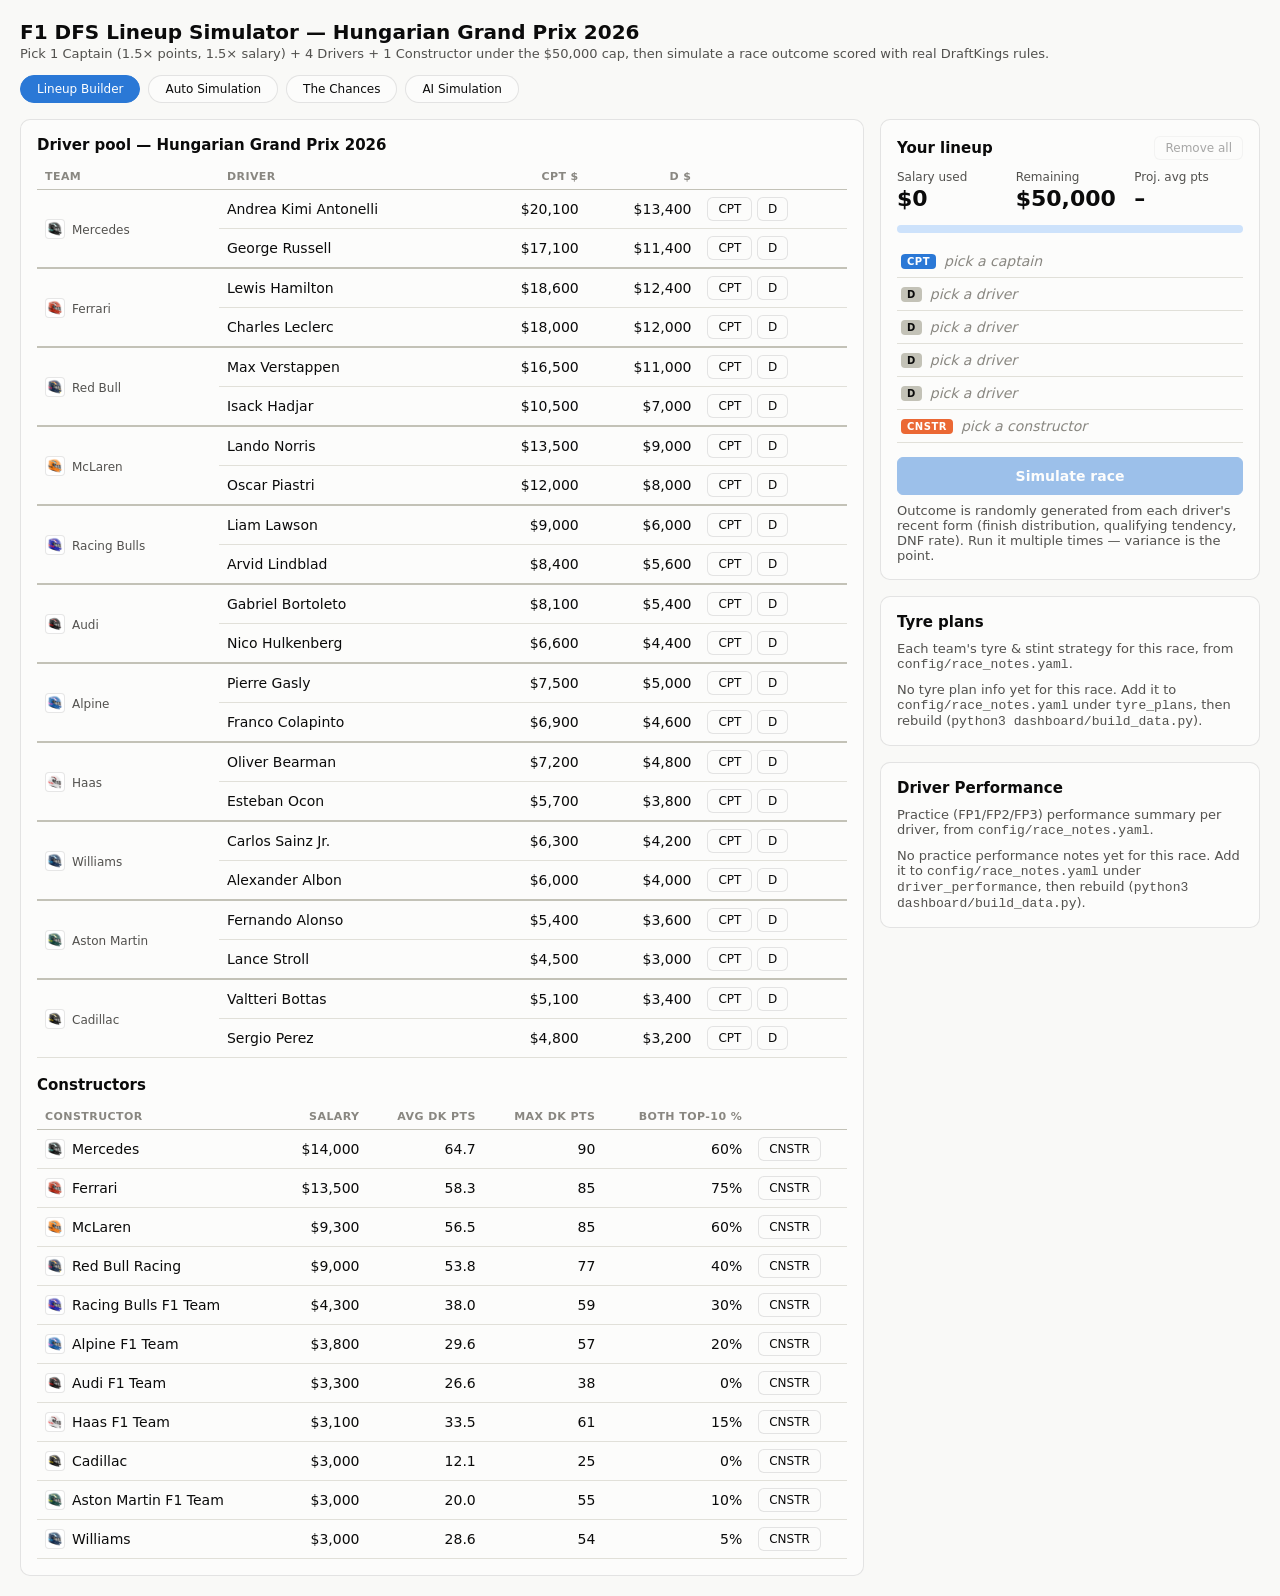
==== commit 02e301e7: "Dashboard: remove the Testing AI tab Drops the Testing AI backtest tab entirely: the tab button and " ====
--- a/dashboard/index.html
+++ b/dashboard/index.html
@@ -1,3 +1,4 @@
+<!-- GENERATED by dashboard/build_page.py from dashboard/assets/ — do not edit; edit the assets instead. -->
 <!DOCTYPE html>
 <html lang="en">
 <head>
@@ -6,7 +7,7 @@
 <title>F1 DFS Lineup Simulator</title>
 <script src="data.js"></script>
 <style>
-  .viz-root {
+.viz-root {
     color-scheme: light;
     --surface-1: #fcfcfb;
     --page: #f9f9f7;
@@ -20,7 +21,6 @@
     --series-2: #008300;   /* green */
     --series-4: #eda100;   /* yellow */
     --series-6: #eb6834;   /* orange */
-    --good: #0ca30c;
     --good-text: #006300;
     --critical: #d03b3b;
     --meter-track: #cde2fb;
@@ -40,7 +40,6 @@
       --series-2: #008300;
       --series-4: #c98500;
       --series-6: #d95926;
-      --good: #0ca30c;
       --good-text: #0ca30c;
       --critical: #d03b3b;
       --meter-track: #184f95;
@@ -131,10 +130,6 @@
   .hero-row { display: flex; align-items: baseline; gap: 16px; margin-bottom: 14px; flex-wrap: wrap; }
   .results-grid { display: grid; grid-template-columns: 1fr 1fr; gap: 16px; margin-top: 14px; }
   @media (max-width: 980px) { .results-grid { grid-template-columns: 1fr; } }
-  .bar-cell { display: flex; align-items: center; gap: 8px; }
-  .bar-track { flex: 1; height: 14px; position: relative; }
-  .bar-fill { position: absolute; left: 0; top: 0; bottom: 0; background: var(--series-1); border-radius: 0 4px 4px 0; }
-  .bar-fill.neg { background: var(--series-6); }
   .pos-badge {
     display: inline-block; min-width: 26px; text-align: center; font-weight: 600;
     font-variant-numeric: tabular-nums;
@@ -149,12 +144,7 @@
   .tab-btn { border-radius: 20px; padding: 6px 16px; }
   .tab-btn.active { background: var(--series-1); color: #fff; border-color: var(--series-1); }
   .tab-btn.active:hover { color: #fff; }
-  #auto-results-wrap thead th, #ai-results-wrap thead th, #testing-table thead th { position: sticky; top: 0; background: var(--surface-1); }
-  .testing-dot {
-    display: inline-block; width: 10px; height: 10px; border-radius: 50%;
-    border: 1.5px solid var(--baseline); flex-shrink: 0;
-  }
-  .testing-dot.selected { background: var(--series-1); border-color: var(--series-1); }
+  #auto-results-wrap thead th, #ai-results-wrap thead th { position: sticky; top: 0; background: var(--surface-1); }
   /* driver stats modal */
   .driver-name { cursor: pointer; }
   .driver-name:hover { color: var(--series-1); text-decoration: underline; }
@@ -232,7 +222,6 @@
   <button class="tab-btn" id="tab-auto-btn" onclick="switchTab('auto')">Auto Simulation</button>
   <button class="tab-btn" id="tab-chances-btn" onclick="switchTab('chances')">The Chances</button>
   <button class="tab-btn" id="tab-ai-btn" onclick="switchTab('ai')">AI Simulation</button>
-  <button class="tab-btn" id="tab-testing-btn" onclick="switchTab('testing')">Testing AI</button>
 </div>
 
 <div id="tab-builder">
@@ -377,7 +366,30 @@
 <div id="tab-ai" style="display:none">
 <div class="layout">
   <div class="card">
-    <h2>AI Simulation</h2>
+    <div style="display:flex;align-items:center;gap:12px;flex-wrap:wrap">
+      <h2 style="margin:0">AI Simulation</h2>
+      <label class="sub" for="ai-min-chance" style="display:flex;align-items:center;gap:6px;margin:0">
+        Min pick chance:
+        <select id="ai-min-chance">
+          <option value="0.05">5%</option>
+          <option value="0.06">6%</option>
+          <option value="0.07">7%</option>
+          <option value="0.08">8%</option>
+          <option value="0.09">9%</option>
+          <option value="0.10">10%</option>
+          <option value="0.11">11%</option>
+          <option value="0.12">12%</option>
+          <option value="0.13">13%</option>
+          <option value="0.14">14%</option>
+          <option value="0.15">15%</option>
+          <option value="0.16">16%</option>
+          <option value="0.17">17%</option>
+          <option value="0.18">18%</option>
+          <option value="0.19">19%</option>
+          <option value="0.20">20%</option>
+        </select>
+      </label>
+    </div>
     <div class="sub" style="margin-bottom:12px">
       Shortlists strong candidate lineups (same search as Auto Simulation), then keeps
       simulating them continuously in the background — no need to click Simulate. Averages
@@ -424,52 +436,6 @@
 </div>
 </div>
 
-<div id="tab-testing" style="display:none">
-  <div class="card" style="max-width:1280px">
-    <h2>Testing AI — backtest against a past season</h2>
-    <div class="sub" style="margin-bottom:12px">
-      Pick a season (1950, F1's first year, through 2025), then this picks a lineup using
-      today's rules (salary cap, DK scoring, current driver salaries) and checks what it would
-      have <b>actually</b> scored in every race that season we have real results for — using
-      the genuine historical DK points from those races, not projections.
-    </div>
-    <div class="warn" style="color:var(--text-secondary)">
-      ⚠ We don't have real historical DraftKings salaries or contest payouts for past races —
-      DK doesn't archive old pricing, and this project only started saving weekly snapshots
-      recently. So this uses <b>today's</b> salaries/cap as a stand-in for pricing in every
-      past race tested. Scores shown are real historical points, not fabricated — but treat any
-      "would this have made money" read as a rough proxy, not a real payout simulation. Also:
-      race + DK data has only actually been fetched for a few recent seasons so far (see
-      status below); most years in the dropdown won't have data yet until backfilled.
-    </div>
-    <div style="display:flex;align-items:center;gap:8px;margin-top:12px;flex-wrap:wrap">
-      <label class="sub" for="testing-year-select" style="margin:0">Season:</label>
-      <select id="testing-year-select"></select>
-      <button class="primary" id="testing-run-btn" style="max-width:200px">Run backtest</button>
-    </div>
-    <div id="testing-season-races" style="margin-top:10px"></div>
-    <div class="sub" id="testing-status" style="margin-top:8px"></div>
-    <div id="testing-results" style="display:none;margin-top:14px">
-      <div class="tiles" style="grid-template-columns:repeat(4,1fr)">
-        <div class="tile"><div class="label">Races that season</div><div class="value" id="testing-races-total">–</div></div>
-        <div class="tile"><div class="label">Had full data for</div><div class="value" id="testing-races-data">–</div></div>
-        <div class="tile"><div class="label">Avg actual score</div><div class="value" id="testing-avg-score">–</div></div>
-        <div class="tile"><div class="label">Beat field-average lineup</div><div class="value" id="testing-beat-rate">–</div></div>
-      </div>
-      <div id="testing-lineup-summary" class="sub" style="margin-top:10px"></div>
-      <div style="margin-top:14px;max-height:500px;overflow-y:auto">
-        <table id="testing-table">
-          <thead><tr>
-            <th class="num">Round</th><th>Race</th><th class="num">Our score</th>
-            <th class="num">Field-avg lineup</th><th class="num">Delta</th>
-          </tr></thead>
-          <tbody></tbody>
-        </table>
-      </div>
-    </div>
-  </div>
-</div>
-
 <div class="modal-backdrop" id="driver-modal">
   <div class="modal-card">
     <div class="modal-head">
@@ -485,6 +451,8 @@
 </div>
 
 <script>
+// ── state.js ────────────────────────────────────────────────────────────
+// Lineup state, salary cap maths, DK roster rules, street-circuit config.
 "use strict";
 const D = F1DATA;
 const CAP = D.salaryCap;
@@ -492,6 +460,29 @@
 const SC_D = D.scoring.driver;
 const SC_C = D.scoring.constructor;
 const TOTAL_LAPS = D.totalLaps;
+
+// ---------- street-circuit modeling ----------
+// A "street circuit" is really two independent effects (see doc/simulation-
+// technical.md, Method 2): (1) wGrid — how tightly finishing order tracks the
+// starting grid, i.e. how hard it is to overtake, which is PER-CIRCUIT, not a
+// blanket street trait; and (2) walls with no run-off -> higher DNF rate plus a
+// likely safety car that can collect several cars at once, which every street
+// circuit shares. Keyed off the race name so it switches itself ON automatically
+// whenever the dashboard is rebuilt for one of these races and stays OFF (a pure
+// no-op — see simulateRace) everywhere else. Add a race here to extend the list.
+const STREET_CIRCUITS = {
+  "Monaco Grand Prix":        { wGrid: 0.80, pSC: 0.90, dnfFactor: 1.5 }, // ~10-12 overtakes/race, grid ≈ finish
+  "Singapore Grand Prix":     { wGrid: 0.68, pSC: 0.95, dnfFactor: 1.7 }, // SC in every race 2008-2023, high attrition
+  "Azerbaijan Grand Prix":    { wGrid: 0.42, pSC: 0.55, dnfFactor: 1.5 }, // Baku: long straight -> lots of passing despite walls
+  "Las Vegas Grand Prix":     { wGrid: 0.42, pSC: 0.55, dnfFactor: 1.4 }, // ~60-82 overtakes/race
+  "Saudi Arabian Grand Prix": { wGrid: 0.45, pSC: 0.65, dnfFactor: 1.6 }, // Jeddah Corniche: very fast street circuit
+};
+// Match ignoring any trailing year ("Monaco Grand Prix 2026" -> "Monaco Grand Prix").
+const STREET_CFG = (() => {
+  const name = Object.keys(STREET_CIRCUITS).find(k => D.raceName.includes(k));
+  return name ? { name, ...STREET_CIRCUITS[name] } : null;
+})();
+const IS_STREET = STREET_CFG !== null;
 
 const TEAM_NAMES = Object.fromEntries(
   D.constructors.map(c => [c.id, c.shortName || c.name]));
@@ -566,7 +557,8 @@
 function teamDot(team) {
   return `<img class="team-logo" src="logos/${team}.png" alt="${TEAM_NAMES[team] || team}" title="${TEAM_NAMES[team] || team}">`;
 }
-
+// ── pool.js ─────────────────────────────────────────────────────────────
+// Driver/constructor pool tables, lineup panel, race-intel notes.
 function renderPool() {
   // Group teammates: order teams by their best driver on the sorted stat,
   // then sort the two drivers within each team by the same stat.
@@ -771,6 +763,8 @@
 }
 
 // ---------- race simulation ----------
+// ── sim.js ──────────────────────────────────────────────────────────────
+// One random race outcome + DK scoring of it.
 function gauss() { // Box-Muller
   let u = 0, v = 0;
   while (u === 0) u = Math.random();
@@ -791,21 +785,49 @@
     field.forEach((d, i) => d.grid = i + 1);
   }
 
-  // 2) race: DNF rolls, then pace score correlated with grid + form
+  // 2) race: DNF rolls, then a pace score correlated with grid + form.
+  // Street circuits (STREET_CFG, set by race name) change two things here —
+  // knob 1: wGrid, how tightly finish tracks the grid (overtaking difficulty,
+  // per-circuit); knob 2: a higher DNF rate plus a possible safety car that can
+  // collect several cars at once. Off every other track wGrid=0.45 / dnfMult=1
+  // / safetyCar=false, so this stays byte-identical to the original model.
+  const wGrid = STREET_CFG ? STREET_CFG.wGrid : 0.45;
+  const dnfMult = STREET_CFG ? STREET_CFG.dnfFactor : 1;
+  const safetyCar = STREET_CFG ? Math.random() < STREET_CFG.pSC : false;
   for (const d of field) {
-    d.dnf = Math.random() < d.dnfRate;
-    d.paceScore = 0.45 * d.grid + 0.55 * (d.avgFinish + gauss() * d.stdFinish);
+    d.dnf = Math.random() < Math.min(0.95, d.dnfRate * dnfMult);
+    d.paceScore = wGrid * d.grid + (1 - wGrid) * (d.avgFinish + gauss() * d.stdFinish);
     d.lapsDone = d.dnf
       ? Math.floor(Math.random() * TOTAL_LAPS * 0.88)
       : TOTAL_LAPS;
+  }
+  // Correlated safety-car incident: a first-lap/restart pile-up that takes out
+  // 1-3 still-running cars at once (the multi-car crash independent coin-flips
+  // can't produce), biased toward cars starting further back. Then bunch the
+  // field — a safety car opens a cheap-pit-stop lottery, so add extra finishing
+  // noise that can shuffle track position on the restart.
+  if (safetyCar) {
+    const pileupPool = field.filter(d => !d.dnf && d.grid >= 5);
+    if (field.filter(d => !d.dnf).length > 6) {
+      const nCollected = 1 + Math.floor(Math.random() * 3); // 1..3
+      for (let k = 0; k < nCollected && pileupPool.length; k++) {
+        const victim = pileupPool.splice(Math.floor(Math.pow(Math.random(), 0.7) * pileupPool.length), 1)[0];
+        victim.dnf = true;
+        victim.lapsDone = Math.floor(Math.random() * TOTAL_LAPS * 0.7);
+      }
+    }
+    for (const d of field) if (!d.dnf) d.paceScore += gauss() * 2.5;
   }
   const finishers = field.filter(d => !d.dnf).sort((a, b) => a.paceScore - b.paceScore);
   const dnfs = field.filter(d => d.dnf).sort((a, b) => b.lapsDone - a.lapsDone);
   const order = [...finishers, ...dnfs];
   order.forEach((d, i) => d.finish = i + 1);
 
-  // 3) laps led: winner leads most, front-runners split the rest
-  const lead = { [order[0].code]: Math.round(TOTAL_LAPS * (0.45 + Math.random() * 0.35)) };
+  // 3) laps led: winner leads most, front-runners split the rest. On sticky
+  // (high-wGrid) street tracks the leader controls even more of the race.
+  const leaderLo = STREET_CFG ? Math.min(0.60, 0.45 + (STREET_CFG.wGrid - 0.45)) : 0.45;
+  const leaderSpan = STREET_CFG ? 0.30 : 0.35;
+  const lead = { [order[0].code]: Math.round(TOTAL_LAPS * (leaderLo + Math.random() * leaderSpan)) };
   let rest = TOTAL_LAPS - lead[order[0].code];
   for (const d of order.slice(1, 4)) {
     const take = Math.min(rest, Math.round(Math.random() * rest * 0.7));
@@ -814,8 +836,10 @@
   }
   if (rest > 0) lead[order[0].code] += rest;
 
-  // 4) fastest lap: weighted among top 10 classified
-  const flPool = order.filter(d => !d.dnf).slice(0, 10);
+  // 4) fastest lap: random among top classified (widened to top 15 once a
+  // safety car has scrambled strategy — a late cheap-stop softs runner can grab
+  // it from further down the order).
+  const flPool = order.filter(d => !d.dnf).slice(0, safetyCar ? 15 : 10);
   const flDriver = flPool[Math.floor(Math.random() * flPool.length)].code;
 
   return { order, lead, flDriver };
@@ -880,6 +904,8 @@
 // tends to be the optimal captain for nearly every squad, and the single
 // best-value constructor for nearly every budget, so the list would read as
 // "same captain/constructor, different drivers" instead of genuinely varied.
+// ── optimize.js ─────────────────────────────────────────────────────────
+// Candidate lineup enumeration and evaluation.
 function findTopCandidatesByProjection(K, maxPerCpt = 5, maxPerCons = 5) {
   const bestBySquad = new Map();
   for (const cons of D.constructors) {
@@ -965,6 +991,8 @@
 // scoring outcome, and — using the *same* batch — empirically estimates how
 // often each pick alone hits its required result, and how often the whole
 // lineup scores at least that well.
+// ── chances.js ──────────────────────────────────────────────────────────
+// Per-pick probability analysis and its explanation.
 function analyzeTopLineupChances(candidate, n) {
   const picks = [
     { role: "CPT", code: candidate.cpt, mult: CPT_MULT },
@@ -1131,6 +1159,8 @@
 }
 
 let autoCandidates = [];
+// ── auto.js ─────────────────────────────────────────────────────────────
+// Auto-sim tab: rank candidates by simulated mean.
 function renderAutoResults(list) {
   autoCandidates = list;
   document.getElementById("auto-results-wrap").style.display = "";
@@ -1193,9 +1223,128 @@
 // ---------- AI simulation (continuous background loop) ----------
 const AI = {
   running: false, timer: null, chancesTimer: null,
-  shortlist: [], reserve: [], stats: [], chances: [], visible: [],
-  totalSims: 0, filteredOutCount: 0,
+  shortlist: [], reserve: [], stats: [], chances: [], visible: [], order: [],
+  // fitLocked[i]: once a slot's lineup is CONFIRMED to fit the description, it is
+  // locked for the rest of the run — kept and simulated, never re-evaluated out on
+  // measurement noise (the Min-pick-chance bar can't change mid-run). See ai.js.
+  fitLocked: [],
+  totalSims: 0, filteredOutCount: 0, champFailStreak: 0,
 };
+
+// CONFIDENCE RANKING. Every row is scored by a LOWER confidence bound on its
+// true average — its running average minus AI_RANK_Z standard errors — and the
+// table is sorted by that bound, valid lineups (clearing the 5% bar) above
+// invalid ones. The lower bound is what makes the order both intuitive and calm:
+//   - A freshly-swapped lineup that posted a flashy average off just a handful
+//     of sims has a huge standard error, so its bound is low and it sinks to the
+//     bottom until more sims confirm the average is real. (This is why a row can
+//     show a higher raw average than #1 yet sit below it — its number simply
+//     isn't trusted yet.)
+//   - A well-sampled lineup has a tiny standard error, so its bound ≈ its
+//     average and it ranks right where it deserves.
+// The noisy lineups that used to jump around are precisely the ones anchored low
+// by their wide error bars, so the list stays calm without freezing anything.
+//
+// First place is exempt from this raw sort: AI.order[0] is the reigning champion
+// and only changes hands via maybePromoteChampion() (a confidence-gated test),
+// never on a momentary lower-bound crossing. computeAiOrder() pins the champion
+// at rank 1 and confidence-sorts the other 19 beneath it.
+const AI_RANK_Z = 2; // std errors subtracted from each average to get its ranking bound
+// ── ai.js ───────────────────────────────────────────────────────────────
+// AI-sim tab: rank, promote, repair and re-seed lineups continuously.
+function aiRankScore(i) {
+  const s = AI.stats[i];
+  if (!s.n) return -Infinity;
+  return s.sum / s.n - AI_RANK_Z * aiSlotStdErr(i); // aiSlotStdErr = Infinity for n<2 -> -Infinity
+}
+function computeAiOrder() {
+  const champ = AI.order[0];
+  const rest = AI.shortlist.map((_, i) => i).filter(i => i !== champ).sort((a, b) => {
+    if (AI.visible[a] !== AI.visible[b]) return AI.visible[a] ? -1 : 1; // valid before invalid
+    return aiRankScore(b) - aiRankScore(a);                             // higher lower-bound first
+  });
+  AI.order = [champ, ...rest];
+}
+
+// First place holds until another TRACKED lineup posts a strictly higher
+// *simulated* average — not a rosier projection, an actual simulated result.
+// The rule is deliberately simple: whoever has the most average points is #1.
+// We keep hammering simulations at the reigning champion forever; it only loses
+// first place the moment another lineup's running average edges above its own.
+//
+// The one guard: DK race scores are wildly high-variance (the SAME lineup can
+// score ~40 one simulated race and ~300 the next), so a freshly-swapped-in
+// candidate could post a flashy average off just a handful of lucky sims. To
+// make sure "higher average" means a real average and not that fluke, a
+// challenger must have at least AI_PROMOTE_MIN_SIMS sims of its own before it's
+// allowed to take first. Past that bar, a plain average comparison decides it.
+const AI_PROMOTE_MIN_SIMS = 3000; // min sims behind BOTH lineups before first place can change hands
+// The champion's "fails the 5% bar" flag comes from a light 300-sim chances pass, so it flickers
+// on noise even for a genuinely valid lineup. Two defenses against that flicker dethroning it:
+//   1. When the champion looks invalid, re-verify with a big AI_CHAMP_RECHECK_SIMS pass before
+//      trusting it — usually the light flag was just noise and the champion is really fine.
+//   2. Even after a reliable re-check, only hand first place off once the champion has failed
+//      AI_CHAMP_FAIL_LIMIT consecutive chances passes (AI.champFailStreak) — a genuinely invalid
+//      lineup fails every time; a borderline one occasionally clears and resets the streak.
+const AI_CHAMP_FAIL_LIMIT = 3;
+const AI_CHAMP_RECHECK_SIMS = 2500;
+// Standard error of a slot's mean simulated score (Infinity until it has >=2 sims).
+function aiSlotStdErr(i) {
+  const s = AI.stats[i];
+  if (s.n < 2) return Infinity;
+  const mean = s.sum / s.n;
+  const variance = Math.max(0, (s.sumSq - s.n * mean * mean) / (s.n - 1));
+  return Math.sqrt(variance / s.n);
+}
+function maybePromoteChampion() {
+  if (AI.order.length < 2) return;
+  const champ = AI.order[0];
+  const champPasses = AI.visible[champ];
+
+  // Case 1: the champion is INVALID (fails the 5% bar). An invalid lineup must
+  // not hold first place — but only once we're sure it's really invalid, not just
+  // showing a noisy sub-5% flicker this pass. Wait for AI_CHAMP_FAIL_LIMIT
+  // consecutive failing chances passes (AI.champFailStreak). By the time we get
+  // here performAiSwaps() has already tried to REPAIR the champion in place (swap
+  // its sub-5% pick, keep the rest); if that worked the champion now passes and we
+  // never reach this branch. We only hand off when no legal in-place repair exists:
+  // hand first place to the best valid lineup available right now (highest
+  // confidence bound). A lightly-sampled valid pick still beats a confirmed-invalid
+  // one. (If nothing else is valid, the champion stays put — nothing valid to show.)
+  if (!champPasses) {
+    if (AI.champFailStreak < AI_CHAMP_FAIL_LIMIT) return; // give a noisy flicker the benefit of the doubt
+    let handoff = -1, best = -Infinity;
+    for (const i of AI.order) {
+      if (i === champ || !AI.visible[i]) continue;
+      const sc = aiRankScore(i);
+      if (sc > best) { best = sc; handoff = i; }
+    }
+    if (handoff !== -1) {
+      AI.order = [handoff, ...AI.order.filter(i => i !== handoff)];
+      AI.champFailStreak = 0; // fresh champion, reset the counter
+    }
+    return;
+  }
+
+  // Case 2: the champion is valid — first place holds until another valid,
+  // well-sampled lineup posts a strictly HIGHER simulated average. No confidence
+  // margin, no minimum gap: whoever has the most average points is #1. We only
+  // require the challenger to have >= AI_PROMOTE_MIN_SIMS sims of its own, so a
+  // freshly-swapped-in candidate can't steal first on a handful of lucky sims —
+  // its average has to be real before a plain comparison decides it.
+  if (AI.stats[champ].n < AI_PROMOTE_MIN_SIMS) return; // don't judge a barely-sampled champ
+  const avgOf = i => (AI.stats[i].n ? AI.stats[i].sum / AI.stats[i].n : -Infinity);
+  let bestI = -1, bestAvg = -Infinity;
+  for (const i of AI.order) {
+    if (i === champ || !AI.visible[i] || AI.stats[i].n < AI_PROMOTE_MIN_SIMS) continue;
+    if (avgOf(i) > bestAvg) { bestI = i; bestAvg = avgOf(i); }
+  }
+  if (bestI === -1) return;            // no eligible challenger yet
+  if (bestAvg > avgOf(champ)) {        // strictly higher average -> take first place
+    AI.order = [bestI, ...AI.order.filter(i => i !== bestI)]; // dethroned champ drops to rank 2
+    AI.champFailStreak = 0; // fresh champion, reset the counter
+  }
+}
 let aiCandidates = [];
 
 const AI_TICK_BATCH = 150;
@@ -1207,6 +1356,7 @@
       const score = simulateCandidateScore(c, simulateRace());
       s.n++;
       s.sum += score;
+      s.sumSq += score * score;
       if (score < s.min) s.min = score;
       if (score > s.max) s.max = score;
     }
@@ -1241,19 +1391,34 @@
 }
 
 // Nothing gets hidden — all AI_DISPLAY_SIZE = 20 tracked lineups are always
-// shown. But they're ranked so any lineup currently needing an
-// almost-impossible (<5%) result from some pick sinks to the bottom of the
-// list (passing lineups first, sorted by avg; failing ones after, also
-// sorted by avg) rather than being mixed in with the legitimate picks. The
-// swap mechanism in performAiSwaps() still actively tries to replace those
-// bottom entries with a clean reserve candidate whenever one's available —
-// this sort is just what happens while it hasn't found one yet (or can't,
-// once the reserve runs out).
+// shown, ordered by confidence (see computeAiOrder): valid lineups first, then
+// by lower confidence bound, so well-proven lineups rise and lightly-sampled
+// noisy ones sink until they earn their spot. Rank 1 is pinned to the reigning
+// champion and only changes hands via maybePromoteChampion() — a confidence-
+// gated test — never on a momentary crossing of the noisy running averages.
 function renderAiResults() {
-  aiCandidates = AI.shortlist
-    .map((c, i) => ({ ...c, avg: AI.stats[i].sum / AI.stats[i].n, min: AI.stats[i].min,
-      max: AI.stats[i].max, n: AI.stats[i].n, chances: AI.chances[i], passes: AI.visible[i] }))
-    .sort((a, b) => (b.passes - a.passes) || (b.avg - a.avg));
+  maybePromoteChampion(); // let a proven-better lineup take rank 1 first
+  computeAiOrder();       // then confidence-sort the rest beneath the champion
+  const enriched = AI.shortlist.map((c, i) => ({ ...c, avg: AI.stats[i].sum / AI.stats[i].n,
+    min: AI.stats[i].min, max: AI.stats[i].max, n: AI.stats[i].n, chances: AI.chances[i],
+    passes: AI.visible[i] }));
+  // DISPLAY ORDER. GUARANTEE: a lineup that fits the description always ranks
+  // above every lineup that doesn't — even when the fitting lineup's average is
+  // LOWER. So whenever at least one lineup fits, rank 1 ("number one") is a
+  // fitting lineup, never a higher-average non-fitting one. Every lineup that
+  // doesn't fit (invalid — some pick below the bar) is forced to the bottom.
+  // computeAiOrder() already sorts the non-champion rows valid-before-invalid; the
+  // one case it leaves an invalid lineup up top is a champion pinned at rank 1 that
+  // has momentarily fallen below the bar. Partitioning here (valid rows keep their
+  // ranked order, invalid rows fall beneath them) drops that invalid champion to
+  // the bottom too. This is DISPLAY-ONLY — AI.order still tracks the champion
+  // (order[0]) for the promotion/repair machinery, so once first place is repaired
+  // back to valid it returns to the top of the table.
+  const displayOrder = [
+    ...AI.order.filter(i => AI.visible[i]),
+    ...AI.order.filter(i => !AI.visible[i]),
+  ];
+  aiCandidates = displayOrder.map(i => enriched[i]);
   renderAiTable();
   const belowBarCount = aiCandidates.filter(c => !c.passes).length;
   const countNote = belowBarCount
@@ -1264,9 +1429,15 @@
   const swapNote = AI.filteredOutCount
     ? ` Swapped in ${AI.filteredOutCount} fresh candidate${AI.filteredOutCount === 1 ? "" : "s"} this pass.`
     : "";
+  const fitCount = aiCandidates.length - belowBarCount;
+  const phaseNote = AI.running
+    ? (fitCount < AI_OPTIMIZE_MIN_FIT
+        ? ` Filling: ${fitCount}/${aiCandidates.length} lineups fit the description (locked in) — need ${AI_OPTIMIZE_MIN_FIT} before optimizing.`
+        : ` ${fitCount}/${aiCandidates.length} lineups fit the description (${AI_OPTIMIZE_MIN_FIT}+) — now upgrading the weakest toward the best.`)
+    : "";
   document.getElementById("ai-status").textContent = AI.running
     ? `Simulating ${AI.shortlist.length} candidate lineups continuously — ` +
-      `${AI.totalSims.toLocaleString()} total simulations so far.${countNote}${swapNote} ` +
+      `${AI.totalSims.toLocaleString()} total simulations so far.${phaseNote}${countNote}${swapNote} ` +
       `Click Stop when you've seen enough.`
     : `Stopped after ${AI.totalSims.toLocaleString()} total simulations.${countNote}${swapNote}`;
 }
@@ -1280,14 +1451,52 @@
 // cadences: a light/fast pass every few seconds while running (so the list
 // keeps improving live, not just at the end), and one precise, full-size
 // pass on Stop.
-const MIN_PICK_CHANCE = 0.05;
+// The viability bar every pick must clear: a lineup is only "valid" (shown above
+// the invalid ones, allowed to hold first place) when EVERY driver and the
+// constructor has at least this solo chance of its best-case break. Driven live
+// by the "Min pick chance" dropdown next to the AI Simulation title — raise it and
+// the next chances pass repairs/swaps any lineup (the champion included) whose
+// weakest pick now falls short, so first place always has every pick above the bar.
+let MIN_PICK_CHANCE = 0.05;
 function updateAiChances(simsPerCandidate) {
+  const prevFit = AI.visible.slice(); // whether each slot fit the description last pass
   for (let i = 0; i < AI.shortlist.length; i++) {
     const chances = analyzeTopLineupChances(AI.shortlist[i], simsPerCandidate);
     AI.chances[i] = chances;
+    // LOCK — the real fix for "you throw away lineups that work". Once a slot's
+    // lineup is CONFIRMED to fit the description, it is locked for the rest of the
+    // run: we keep it and just keep running sims on it, and never re-evaluate it
+    // out of existence. This is sound because the Min-pick-chance bar can't change
+    // mid-run (its dropdown is disabled while running) and a lineup's TRUE fit
+    // status is fixed — only our noisy chances estimate wobbles. Without this, a
+    // fitting lineup whose weakest pick sits near the bar keeps failing a later
+    // noisy re-check by chance and gets discarded, which is exactly the bug.
+    // (User rule: below 10 fitting lineups, keep simming the ones that fit — don't
+    // throw them away. See doc/ai-simulation-requirements.md.)
+    if (AI.fitLocked[i]) { AI.visible[i] = true; continue; } // locked: keep, ignore noise
+
     const probs = [...chances.picks.map(p => p.prob), chances.constructor.prob];
-    AI.visible[i] = probs.every(p => p >= MIN_PICK_CHANCE);
-  }
+    let fits = probs.every(p => p >= MIN_PICK_CHANCE);
+    // The 300-sim light pass is noisy, so never trust a flip on it alone. Re-verify
+    // with a big, reliable pass whenever the light read says this slot fits (so a
+    // real fit gets confirmed and LOCKED), OR when it reads sub-bar but the slot fit
+    // last pass (so a fitting lineup is never dropped on a lone flicker before it
+    // has locked). A confirmed fit locks the slot in for the run.
+    if (fits || prevFit[i]) {
+      const rc = analyzeTopLineupChances(AI.shortlist[i], AI_CHAMP_RECHECK_SIMS);
+      AI.chances[i] = rc;
+      const rprobs = [...rc.picks.map(p => p.prob), rc.constructor.prob];
+      fits = rprobs.every(p => p >= MIN_PICK_CHANCE);
+    }
+    if (fits) AI.fitLocked[i] = true; // confirmed fitting — lock it for the rest of the run
+    AI.visible[i] = fits;
+  }
+  // Champion fail-streak for maybePromoteChampion()'s debounce. A locked champion is
+  // always visible, so its streak stays 0; only a never-locked, still-invalid
+  // champion accrues fails and can be handed off after AI_CHAMP_FAIL_LIMIT of them.
+  const champ = AI.order[0];
+  if (champ != null && AI.visible[champ] === false) AI.champFailStreak++;
+  else AI.champFailStreak = 0;
   performAiSwaps();
   renderAiResults();
 }
@@ -1359,10 +1568,11 @@
 // blank/stale for a tick.
 function seedAiSlot(i, incoming) {
   AI.shortlist[i] = incoming;
-  const s = { n: 0, sum: 0, min: Infinity, max: -Infinity };
+  AI.fitLocked[i] = false; // a brand-new lineup must re-earn its fit lock via a confirming pass
+  const s = { n: 0, sum: 0, sumSq: 0, min: Infinity, max: -Infinity };
   for (let j = 0; j < AI_TICK_BATCH; j++) {
     const score = simulateCandidateScore(incoming, simulateRace());
-    s.n++; s.sum += score;
+    s.n++; s.sum += score; s.sumSq += score * score;
     if (score < s.min) s.min = score;
     if (score > s.max) s.max = score;
   }
@@ -1373,14 +1583,25 @@
   AI.visible[i] = probs.every(p => p >= MIN_PICK_CHANCE);
 }
 
-// For a slot currently failing the 5% bar, first tries to repair it in
-// place (swap just its worst pick, keep the rest — see
-// repairFailingLineup()) rather than throwing the whole lineup out for an
-// unrelated one from reserve. Reserve is only used as a fallback when no
-// legal in-place repair exists (or to opportunistically upgrade an already-
-// passing slot whose avg has fallen behind the best untried reserve pick).
+// For a slot currently failing the bar, first tries to repair it in place
+// (swap just its worst pick, keep the rest — see repairFailingLineup()) rather
+// than throwing the whole lineup out for an unrelated one from reserve. Reserve
+// is only used as a fallback when no legal in-place repair exists — or, ONCE MORE
+// THAN AI_OPTIMIZE_MIN_FIT (10) slots fit the description, to opportunistically
+// upgrade an already-fitting slot whose avg has fallen behind the best untried
+// reserve pick. That upgrade path is gated on the fill phase (canOptimize): until
+// more than 10 lineups fit, every fitting lineup is left untouched.
 function performAiSwaps() {
-  let swapped = 0;
+  const changedSlots = [];
+  const champion = AI.order[0]; // the reigning first-place lineup — never evicted for an unproven reserve pick
+  // Two phases. FILLING: until AI_OPTIMIZE_MIN_FIT (10) slots hold a lineup that
+  // fits the description (clears the Min-pick-chance bar), every lineup that already
+  // fits is locked in place and never changed — we only ever work the slots that
+  // don't yet fit. OPTIMIZING: once 10 fit, we start upgrading the weakest fitting
+  // slots toward the best. If enough later drop below the bar, canOptimize goes
+  // false again and we pause upgrading to go re-fill first.
+  const fitCount = AI.visible.filter(Boolean).length;
+  const canOptimize = fitCount >= AI_OPTIMIZE_MIN_FIT; // tweaking is allowed once 10 lineups fit
   const worstFirst = AI.shortlist.map((_, i) => i).sort((a, b) => {
     if (AI.visible[a] !== AI.visible[b]) return AI.visible[a] ? 1 : -1; // not-visible = worst
     const avgA = AI.stats[a].n ? AI.stats[a].sum / AI.stats[a].n : -Infinity;
@@ -1388,27 +1609,57 @@
     return avgA - avgB;
   });
   for (const i of worstFirst) {
+    // The reigning first-place slot is normally left completely untouched so it
+    // keeps piling up sims — never evicted for an unproven reserve upgrade, and
+    // not reseeded on a noisy one-pass 5%-bar flicker (that would wipe its sims
+    // and knock it out of first). The ONE exception: if first place genuinely has
+    // a pick below the 5% bar, a sub-5% driver/constructor shouldn't sit at rank 1,
+    // so we try to change the lineup so it fits. Only once the failure is confirmed
+    // (AI_CHAMP_FAIL_LIMIT consecutive fails — the same debounce Case 1 uses, not a
+    // lone flicker) we repair it IN PLACE: swap just the offending pick, keep the
+    // rest, and the fixed lineup stays champion. If no legal in-place repair exists
+    // we leave it intact for maybePromoteChampion() to hand first place to another
+    // valid lineup. We never evict the champion to an unproven reserve pick.
+    if (i === champion) {
+      if (!AI.visible[i] && AI.champFailStreak >= AI_CHAMP_FAIL_LIMIT) {
+        const repaired = repairFailingLineup(AI.shortlist[i], AI.chances[i]);
+        if (repaired) {
+          seedAiSlot(i, repaired);
+          changedSlots.push(i);
+          AI.champFailStreak = 0; // fixed lineup, fresh start — no longer a failing champ
+        }
+      }
+      continue;
+    }
     if (!AI.visible[i]) {
       const repaired = repairFailingLineup(AI.shortlist[i], AI.chances[i]);
       if (repaired) {
         seedAiSlot(i, repaired);
-        swapped++;
+        changedSlots.push(i);
         continue;
       }
       if (AI.reserve.length) {
         seedAiSlot(i, AI.reserve.shift());
-        swapped++;
+        changedSlots.push(i);
       }
       continue;
     }
+    // This slot already fits the description (and is locked). Leave it completely
+    // alone until 10 fit — just keep running sims on it. Only once 10 fit do we
+    // upgrade the weakest fitting slots toward the best.
+    if (!canOptimize) continue;
     if (!AI.reserve.length) continue;
     const avg = AI.stats[i].n ? AI.stats[i].sum / AI.stats[i].n : -Infinity;
     if (AI.reserve[0].proj > avg) {
       seedAiSlot(i, AI.reserve.shift());
-      swapped++;
+      changedSlots.push(i);
     }
   }
-  AI.filteredOutCount = swapped;
+  AI.filteredOutCount = changedSlots.length;
+  // No manual reordering here: the next renderAiResults() recomputes the whole
+  // confidence order (computeAiOrder), so any slot that just got a fresh lineup
+  // lands wherever its (initially wide) confidence bound puts it — near the
+  // bottom until it accumulates sims.
 }
 
 function loadAiCandidate(i) {
@@ -1421,6 +1672,7 @@
 }
 
 const AI_DISPLAY_SIZE = 20;         // always exactly this many lineups shown
+const AI_OPTIMIZE_MIN_FIT = 10;     // keep fitting lineups locked until this many fit, then start upgrading
 const AI_POOL_SIZE = 200;           // extra 180 held in reserve to swap in as needed
 const AI_LIVE_CHANCES_SIMS = 300;   // light pass, re-run every few seconds while running
 const AI_FINAL_CHANCES_SIMS = 1000; // precise pass, run once on Stop
@@ -1430,16 +1682,20 @@
   AI.running = true;
   document.getElementById("ai-start-btn").disabled = true;
   document.getElementById("ai-stop-btn").disabled = false;
+  document.getElementById("ai-min-chance").disabled = true; // locked while running — only editable when stopped
   document.getElementById("ai-status").textContent = "Searching legal combinations…";
   setTimeout(() => {
     const pool = findTopCandidatesByProjection(AI_POOL_SIZE);
     AI.shortlist = pool.slice(0, AI_DISPLAY_SIZE);
     AI.reserve = pool.slice(AI_DISPLAY_SIZE);
-    AI.stats = AI.shortlist.map(() => ({ n: 0, sum: 0, min: Infinity, max: -Infinity }));
+    AI.stats = AI.shortlist.map(() => ({ n: 0, sum: 0, sumSq: 0, min: Infinity, max: -Infinity }));
     AI.chances = AI.shortlist.map(() => null);
     AI.visible = AI.shortlist.map(() => true); // reassessed by the first chances pass
+    AI.fitLocked = AI.shortlist.map(() => false); // nothing is confirmed-fitting yet
+    AI.order = AI.shortlist.map((_, i) => i); // pool is already projection-sorted
     AI.totalSims = 0;
     AI.filteredOutCount = 0;
+    AI.champFailStreak = 0;
     aiTick();
     AI.timer = setInterval(aiTick, 400);
     updateAiChances(AI_LIVE_CHANCES_SIMS);
@@ -1456,6 +1712,7 @@
   AI.chancesTimer = null;
   document.getElementById("ai-start-btn").disabled = false;
   document.getElementById("ai-stop-btn").disabled = true;
+  document.getElementById("ai-min-chance").disabled = false; // stopped — the bar can be changed again
   document.getElementById("ai-status").textContent =
     `Stopped after ${AI.totalSims.toLocaleString()} total simulations — computing final chances for each lineup…`;
   setTimeout(() => {
@@ -1469,6 +1726,8 @@
 // places; ties (including a non-penalized driver landing on the same target
 // rank as a penalized one) are broken by original qualifying order via
 // Array.sort's stability.
+// ── quali.js ────────────────────────────────────────────────────────────
+// Qualifying/grid entry, penalties, and persistence.
 function computeGrid(order, penalties) {
   const ranked = order.map((code, i) => ({ code, key: (i + 1) + (penalties[code] || 0) }));
   ranked.sort((a, b) => a.key - b.key);
@@ -1502,24 +1761,56 @@
   if (j < 0 || j >= qualiOrder.length) return;
   [qualiOrder[i], qualiOrder[j]] = [qualiOrder[j], qualiOrder[i]];
   renderQualiTable();
+  persistQualiEdit();
 }
 
 function setQualiPenalty(code, value) {
   qualiPenalties[code] = Math.max(0, parseInt(value, 10) || 0);
   renderQualiTable();
+  persistQualiEdit();
+}
+
+// Called after any table edit. If a real grid is currently applied, re-apply so
+// the live grid never goes stale relative to the table (and re-saves); if not,
+// just persist the pending order/penalties so edits survive a reload too.
+function persistQualiEdit() {
+  if (fixedGrid) applyQualiGrid();
+  else saveQualiState();
 }
 
 function applyQualiGrid() {
   fixedGrid = computeGrid(qualiOrder, qualiPenalties);
+  saveQualiState();
   document.getElementById("quali-status").textContent =
-    "Applied — every simulation (Simulate race, Auto/AI Simulation, The Chances) now uses " +
-    "this real grid instead of a randomly simulated one.";
+    "Applied and saved — every simulation (Simulate race, Auto/AI Simulation, The Chances) now " +
+    "uses this real grid, and it stays this way (even after a reload) until you change it again.";
 }
 
 function resetQualiGrid() {
   fixedGrid = null;
+  saveQualiState();
   document.getElementById("quali-status").textContent =
     "Using simulated qualifying (randomized each run) — the default, until you Apply a real grid.";
+}
+
+// The grid you set persists across reloads in localStorage, keyed per race, so
+// it stays exactly as you left it until you change it another way (Apply a
+// different grid, or "Use simulated grid"). A different race = different key =
+// its own saved grid, falling back to race_notes/simulated when none is saved.
+// Wrapped in try/catch because a bare file:// origin can refuse storage.
+const GRID_STORE_KEY = "f1dk_grid_" + D.raceName;
+function saveQualiState() {
+  try {
+    localStorage.setItem(GRID_STORE_KEY, JSON.stringify({
+      order: qualiOrder, penalties: qualiPenalties, applied: fixedGrid !== null,
+    }));
+  } catch (e) { /* storage unavailable — persistence just no-ops */ }
+}
+function loadQualiState() {
+  try {
+    const raw = localStorage.getItem(GRID_STORE_KEY);
+    return raw ? JSON.parse(raw) : null;
+  } catch (e) { return null; }
 }
 
 // If config/race_notes.yaml -> qualifying.order has been filled in (real
@@ -1528,6 +1819,19 @@
 // a data mismatch) is appended in predicted order so nothing goes missing.
 // Falls back to the normal simulated-qualifying default otherwise.
 function initQualifying() {
+  // A grid you previously set (saved per race) wins over everything else, so it
+  // stays the way you left it until you change it again.
+  const saved = loadQualiState();
+  if (saved && saved.order && saved.order.length) {
+    const known = saved.order.filter(code => byCode[code]);
+    const missing = D.drivers.map(d => d.code).filter(code => !known.includes(code));
+    qualiOrder = [...known, ...missing];
+    for (const k in qualiPenalties) delete qualiPenalties[k];
+    Object.assign(qualiPenalties, saved.penalties || {});
+    renderQualiTable();
+    if (saved.applied) applyQualiGrid(); else resetQualiGrid();
+    return;
+  }
   const q = D.raceNotes && D.raceNotes.qualifying;
   if (q && q.order && q.order.length) {
     const known = q.order.filter(code => byCode[code]);
@@ -1542,161 +1846,15 @@
   }
 }
 
-const TABS = ["builder", "auto", "chances", "ai", "testing"];
+const TABS = ["builder", "auto", "chances", "ai"];
 function switchTab(name) {
   for (const t of TABS) {
     document.getElementById(`tab-${t}`).style.display = t === name ? "" : "none";
     document.getElementById(`tab-${t}-btn`).classList.toggle("active", t === name);
   }
 }
-
-// ---------- Testing AI (backtest against a chosen past season) ----------
-// Picks a lineup with today's rules/salaries (same search as Auto
-// Simulation), then checks what it would have actually scored in every
-// race of a chosen season we have real DK points for (D.raceHistory, from
-// build_data.py). No fabricated money figures — real historical points
-// only, compared against a cheap "field-average lineup" baseline for
-// context.
-const F1_FIRST_SEASON = 1950;
-const TESTING_LAST_SEASON = 2025;
-function populateTestingYearDropdown() {
-  const sel = document.getElementById("testing-year-select");
-  const years = [];
-  for (let y = TESTING_LAST_SEASON; y >= F1_FIRST_SEASON; y--) years.push(y);
-  const availableYears = new Set(D.raceHistory.map(r => r.year));
-  sel.innerHTML = years.map(y =>
-    `<option value="${y}">${y}${availableYears.has(y) ? "" : " (no data fetched yet)"}</option>`
-  ).join("");
-  // default to the most recent season we actually have data for, else the latest year listed
-  const defaultYear = years.find(y => availableYears.has(y)) || years[0];
-  sel.value = String(defaultYear);
-  showSeasonRaceList(true);
-}
-
-// Shows the selected season's Grand Prix calendar in order — a preview of
-// what's in D.raceHistory for that year, plus a clickable dot per race so
-// one can be picked out (testingSelectedRound). Selecting doesn't do
-// anything downstream yet (Run backtest still tests the whole season) —
-// just tracks which race is marked, ready for whatever uses it next.
-let testingSelectedRound = null;
-function showSeasonRaceList(resetSelection) {
-  if (resetSelection) testingSelectedRound = null;
-  const year = parseInt(document.getElementById("testing-year-select").value, 10);
-  const races = D.raceHistory.filter(r => r.year === year).sort((a, b) => a.round - b.round);
-  const container = document.getElementById("testing-season-races");
-  if (!races.length) {
-    container.innerHTML = `<div class="sub">No race data fetched for ${year} yet.</div>`;
-    return;
-  }
-  container.innerHTML = `<div class="sub" style="margin-bottom:4px">${year} Grand Prix calendar (${races.length} races) — click a dot to select a race:</div>` +
-    `<ul style="list-style:none;margin:0;padding:0">` +
-    races.map(r => {
-      const isSelected = testingSelectedRound === r.round;
-      return `<li style="display:flex;align-items:center;gap:8px;padding:3px 0;cursor:pointer" onclick="selectTestingRace(${r.round})">
-        <span class="testing-dot${isSelected ? " selected" : ""}"></span>
-        <span${isSelected ? ' style="font-weight:600"' : ""}>Round ${r.round} — ${r.raceName}</span>
-      </li>`;
-    }).join("") +
-    `</ul>`;
-}
-
-function selectTestingRace(round) {
-  testingSelectedRound = testingSelectedRound === round ? null : round; // click again to deselect
-  showSeasonRaceList(false);
-}
-
-function pickTestingLineup() {
-  const shortlist = findTopCandidatesByProjection(20);
-  const evaluated = shortlist.map(c => ({ ...c, ...evaluateCandidate(c, 500) }));
-  evaluated.sort((a, b) => b.avg - a.avg);
-  return evaluated[0];
-}
-
-function scoreLineupAtHistoricalRace(candidate, race) {
-  const picks = [candidate.cpt, ...candidate.drivers];
-  const hasAllDrivers = picks.every(code => race.drivers[code] !== undefined);
-  const hasConstructor = race.constructors[candidate.constructor] !== undefined;
-  if (!hasAllDrivers || !hasConstructor) return null;
-  let score = race.drivers[candidate.cpt] * CPT_MULT;
-  for (const code of candidate.drivers) score += race.drivers[code];
-  score += race.constructors[candidate.constructor];
-  return score;
-}
-
-function fieldAverageLineupScore(race) {
-  const driverVals = Object.values(race.drivers);
-  const consVals = Object.values(race.constructors);
-  if (!driverVals.length || !consVals.length) return null;
-  const avgD = driverVals.reduce((s, v) => s + v, 0) / driverVals.length;
-  const avgC = consVals.reduce((s, v) => s + v, 0) / consVals.length;
-  return avgD * CPT_MULT + avgD * 4 + avgC;
-}
-
-function runTestingAi() {
-  const btn = document.getElementById("testing-run-btn");
-  const status = document.getElementById("testing-status");
-  const year = parseInt(document.getElementById("testing-year-select").value, 10);
-  const seasonRaces = D.raceHistory.filter(r => r.year === year).sort((a, b) => a.round - b.round);
-
-  if (!seasonRaces.length) {
-    document.getElementById("testing-results").style.display = "none";
-    status.textContent = `No race data fetched for ${year} yet. Run ` +
-      `"python3 src/fetch_jolpica.py" to backfill that season, then rebuild dashboard/data.js.`;
-    return;
-  }
-
-  btn.disabled = true;
-  status.textContent = "Picking today's best lineup…";
-  setTimeout(() => {
-    const candidate = pickTestingLineup();
-    status.textContent = `Scoring it against every ${year} race we have real results for…`;
-    setTimeout(() => {
-      const rows = seasonRaces.map(race => {
-        const score = scoreLineupAtHistoricalRace(candidate, race);
-        const baseline = fieldAverageLineupScore(race);
-        return { race, score, baseline };
-      });
-      const withData = rows.filter(r => r.score !== null);
-      const avgScore = withData.length
-        ? withData.reduce((s, r) => s + r.score, 0) / withData.length : null;
-      const beatCount = withData.filter(r => r.score > r.baseline).length;
-
-      document.getElementById("testing-races-total").textContent = rows.length;
-      document.getElementById("testing-races-data").textContent = withData.length;
-      document.getElementById("testing-avg-score").textContent =
-        avgScore === null ? "–" : avgScore.toFixed(1);
-      document.getElementById("testing-beat-rate").textContent = withData.length
-        ? `${beatCount} / ${withData.length} (${(beatCount / withData.length * 100).toFixed(0)}%)`
-        : "–";
-      document.getElementById("testing-lineup-summary").innerHTML =
-        `Lineup tested: <b>${byCode[candidate.cpt].name}</b> (CPT), ` +
-        `${candidate.drivers.map(c => byCode[c].name).join(", ")}, ` +
-        `<b>${byCid[candidate.constructor].name}</b> — priced under today's $${CAP.toLocaleString()} cap.`;
-
-      document.querySelector("#testing-table tbody").innerHTML = rows.map(r => {
-        const delta = r.score !== null && r.baseline !== null ? r.score - r.baseline : null;
-        return `<tr>
-          <td class="num">${r.race.round}</td>
-          <td>${r.race.raceName}</td>
-          <td class="num">${r.score === null ? "—" : r.score.toFixed(1)}</td>
-          <td class="num">${r.baseline === null ? "—" : r.baseline.toFixed(1)}</td>
-          <td class="num ${delta === null ? "" : delta > 0 ? "delta-up" : delta < 0 ? "delta-dn" : ""}">
-            ${delta === null ? "N/A — driver(s) not in that race's field" :
-              (delta > 0 ? "+" : "") + delta.toFixed(1)}
-          </td>
-        </tr>`;
-      }).join("");
-
-      document.getElementById("testing-results").style.display = "";
-      status.textContent = `Tested against ${rows.length} races from the ${year} season ` +
-        `(${withData.length} had full data for every pick — the rest include a driver not in ` +
-        `that race's field, e.g. a rookie or a team change).`;
-      btn.disabled = false;
-    }, 10);
-  }, 10);
-}
-
-// ---------- results rendering ----------
+// ── main.js ─────────────────────────────────────────────────────────────
+// Single-race sim, sort binding, and startup wiring.
 function runSim() {
   const race = simulateRace();
   simCount++;
@@ -1753,17 +1911,38 @@
 // ---------- init ----------
 document.getElementById("race-name").textContent = D.raceName;
 document.getElementById("race-title").textContent = "F1 DFS Lineup Simulator — " + D.raceName;
+
+// Street-circuit banner: when the loaded race is a street circuit (STREET_CFG),
+// drop a "Street circuit" tag into the empty space at the top of every tab, so
+// it's clear on each tab that the street-circuit simulation is active. Shows on
+// nothing when the race isn't a street circuit.
+if (IS_STREET) {
+  for (const id of ["tab-builder", "tab-auto", "tab-chances", "tab-ai"]) {
+    const panel = document.getElementById(id);
+    if (!panel) continue;
+    const badge = document.createElement("div");
+    badge.textContent = "🧱 Street circuit — simulation adjusted for harder overtaking + safety-car chaos";
+    badge.style.cssText =
+      "display:inline-block;margin:0 0 14px;padding:6px 12px;border-radius:6px;" +
+      "background:rgba(214,77,77,.12);color:var(--critical,#d64d4d);" +
+      "border:1px solid rgba(214,77,77,.4);font-size:13px;font-weight:600;letter-spacing:.02em;";
+    panel.insertBefore(badge, panel.firstChild);
+  }
+}
+
 document.getElementById("sim-btn").onclick = runSim;
 document.getElementById("resim-btn").onclick = runSim;
 document.getElementById("clear-btn").onclick = clearLineup;
 document.getElementById("auto-run-btn").onclick = runAutoSim;
 document.getElementById("ai-start-btn").onclick = startAiSimulation;
 document.getElementById("ai-stop-btn").onclick = stopAiSimulation;
+document.getElementById("ai-min-chance").onchange = (e) => {
+  // Only reachable while stopped — the dropdown is disabled during a run — so the
+  // new bar simply takes effect on the next Start. No live re-check needed.
+  MIN_PICK_CHANCE = parseFloat(e.target.value);
+};
 document.getElementById("quali-apply-btn").onclick = applyQualiGrid;
 document.getElementById("quali-reset-btn").onclick = resetQualiGrid;
-document.getElementById("testing-run-btn").onclick = runTestingAi;
-document.getElementById("testing-year-select").onchange = () => showSeasonRaceList(true);
-populateTestingYearDropdown();
 function bindSort(selector, stateKey) {
   document.querySelectorAll(selector).forEach(th => {
     th.onclick = () => {
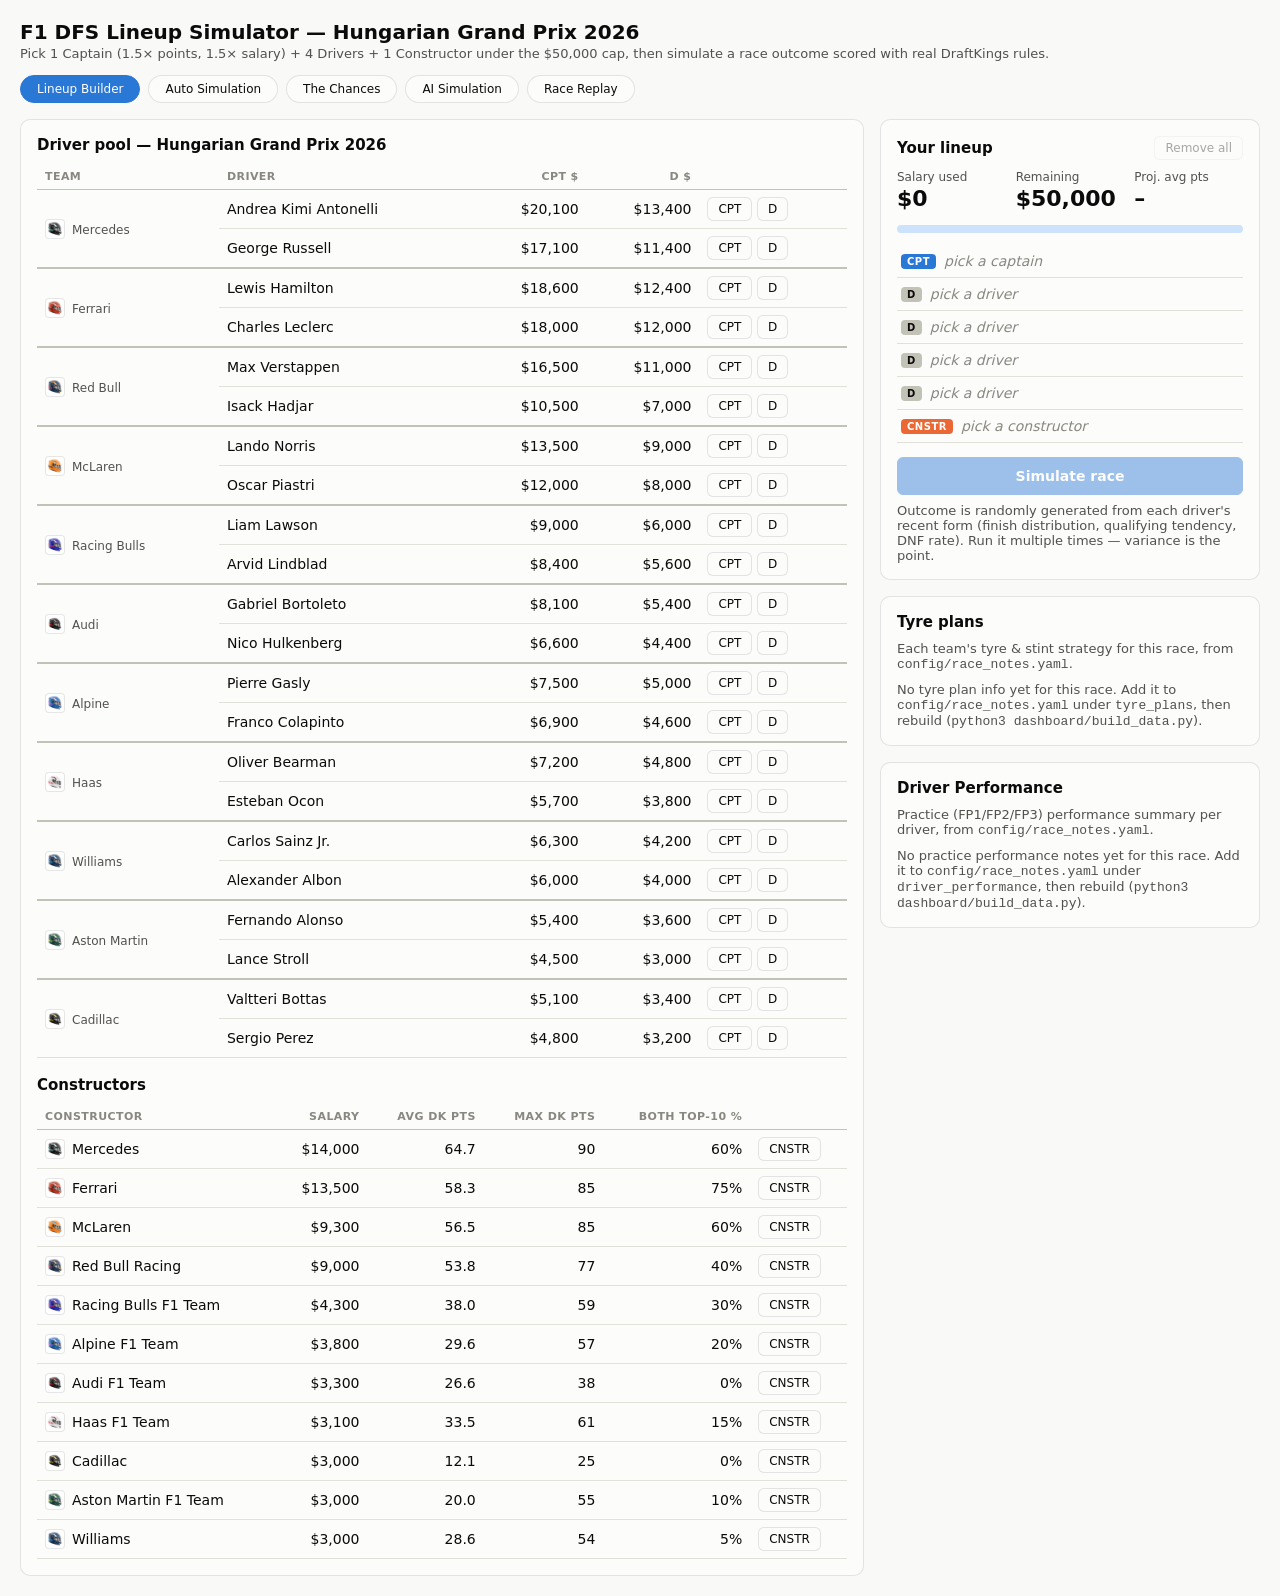
==== commit 538d6256: "Rebuild dashboard with Race Replay navigation" ====
--- a/dashboard/index.html
+++ b/dashboard/index.html
@@ -222,6 +222,7 @@
   <button class="tab-btn" id="tab-auto-btn" onclick="switchTab('auto')">Auto Simulation</button>
   <button class="tab-btn" id="tab-chances-btn" onclick="switchTab('chances')">The Chances</button>
   <button class="tab-btn" id="tab-ai-btn" onclick="switchTab('ai')">AI Simulation</button>
+  <button class="tab-btn" onclick="window.location.href='replay.html'">Race Replay</button>
 </div>
 
 <div id="tab-builder">
@@ -1228,6 +1229,10 @@
   // locked for the rest of the run — kept and simulated, never re-evaluated out on
   // measurement noise (the Min-pick-chance bar can't change mid-run). See ai.js.
   fitLocked: [],
+  // Highest "weakest pick chance" any evaluated lineup has reached this run — i.e.
+  // the highest Min-pick-chance bar the data can actually satisfy. Used to tell the
+  // user when their bar is set higher than any lineup this race can meet.
+  bestWeakestSeen: 0,
   totalSims: 0, filteredOutCount: 0, champFailStreak: 0,
 };
 
@@ -1349,7 +1354,17 @@
 
 const AI_TICK_BATCH = 150;
 function aiTick() {
+  // Only spend score sims on lineups that FIT the requirements. A lineup that
+  // doesn't fit isn't worth measuring — the job for that slot is to CHANGE it
+  // (swap the offending pick for one with an over-the-bar chance; see
+  // performAiSwaps/repairFailingLineup), not to keep averaging a score on a
+  // lineup that doesn't qualify. So skip it here and let the chances/repair pass
+  // work it instead. (Every slot has already been simmed at least once — the
+  // first tick runs before any slot is marked invalid, and seedAiSlot re-seeds
+  // sims on every repaired/swapped slot — so a skipped slot never has n === 0.)
+  let simmedSlots = 0;
   for (let i = 0; i < AI.shortlist.length; i++) {
+    if (!AI.visible[i]) continue;
     const c = AI.shortlist[i];
     const s = AI.stats[i];
     for (let j = 0; j < AI_TICK_BATCH; j++) {
@@ -1360,8 +1375,9 @@
       if (score < s.min) s.min = score;
       if (score > s.max) s.max = score;
     }
-  }
-  AI.totalSims += AI.shortlist.length * AI_TICK_BATCH;
+    simmedSlots++;
+  }
+  AI.totalSims += simmedSlots * AI_TICK_BATCH;
   renderAiResults();
 }
 
@@ -1371,8 +1387,8 @@
   document.getElementById("ai-results-wrap").style.display = "";
   document.querySelector("#ai-results tbody").innerHTML = aiCandidates.map((c, i) => {
     const chancesCell = c.chances
-      ? `${c.chances.total.toFixed(1)} pts best case<br>` +
-        `<span style="color:var(--text-secondary)">${(c.chances.combinedProb * 100).toFixed(2)}% chance of this or better</span>` +
+      ? `${c.chances.total.toFixed(1)} pts strong case<br>` +
+        `<span style="color:var(--text-secondary)">${(c.chances.combinedProb * 100).toFixed(1)}% chance of this or better</span>` +
         (c.passes ? "" : `<br><span style="color:var(--critical)">⚠ needs a &lt;${(MIN_PICK_CHANCE * 100).toFixed(0)}% break from some pick</span>`)
       : `<span class="sub">—</span>`;
     return `<tr${c.passes ? "" : ' style="opacity:.6"'}>
@@ -1399,45 +1415,55 @@
 function renderAiResults() {
   maybePromoteChampion(); // let a proven-better lineup take rank 1 first
   computeAiOrder();       // then confidence-sort the rest beneath the champion
+  // "Fits the description" in the UI means CONFIRMED-fitting, i.e. LOCKED — not a
+  // single noisy chances read. AI.visible[i] flickers pass-to-pass for a lineup
+  // whose weakest pick sits near the bar, so counting/showing visible made the tab
+  // look like it kept discarding working lineups (the count bounced 7→2→3…). The
+  // LOCKED set only ever grows and its lineups are never thrown away, so that is
+  // what we count, rank, and label as fitting. (See doc/ai-simulation-requirements.md.)
   const enriched = AI.shortlist.map((c, i) => ({ ...c, avg: AI.stats[i].sum / AI.stats[i].n,
     min: AI.stats[i].min, max: AI.stats[i].max, n: AI.stats[i].n, chances: AI.chances[i],
-    passes: AI.visible[i] }));
-  // DISPLAY ORDER. GUARANTEE: a lineup that fits the description always ranks
-  // above every lineup that doesn't — even when the fitting lineup's average is
-  // LOWER. So whenever at least one lineup fits, rank 1 ("number one") is a
-  // fitting lineup, never a higher-average non-fitting one. Every lineup that
-  // doesn't fit (invalid — some pick below the bar) is forced to the bottom.
-  // computeAiOrder() already sorts the non-champion rows valid-before-invalid; the
-  // one case it leaves an invalid lineup up top is a champion pinned at rank 1 that
-  // has momentarily fallen below the bar. Partitioning here (valid rows keep their
-  // ranked order, invalid rows fall beneath them) drops that invalid champion to
-  // the bottom too. This is DISPLAY-ONLY — AI.order still tracks the champion
-  // (order[0]) for the promotion/repair machinery, so once first place is repaired
-  // back to valid it returns to the top of the table.
+    passes: AI.fitLocked[i] }));
+  // DISPLAY ORDER. GUARANTEE: a lineup that fits the description (locked) always
+  // ranks above every lineup that doesn't — even when its average is LOWER. So
+  // whenever at least one lineup fits, rank 1 is a confirmed-fitting lineup. The
+  // still-being-worked candidates fall beneath them. DISPLAY-ONLY — AI.order still
+  // tracks the champion (order[0]) for the promotion/repair machinery.
   const displayOrder = [
-    ...AI.order.filter(i => AI.visible[i]),
-    ...AI.order.filter(i => !AI.visible[i]),
+    ...AI.order.filter(i => AI.fitLocked[i]),
+    ...AI.order.filter(i => !AI.fitLocked[i]),
   ];
   aiCandidates = displayOrder.map(i => enriched[i]);
   renderAiTable();
-  const belowBarCount = aiCandidates.filter(c => !c.passes).length;
+  const fitCount = AI.fitLocked.filter(Boolean).length;   // confirmed, permanently-kept lineups
+  const belowBarCount = aiCandidates.length - fitCount;
   const countNote = belowBarCount
-    ? ` ${belowBarCount} of ${aiCandidates.length} currently need an almost-impossible ` +
-      `(<${(MIN_PICK_CHANCE * 100).toFixed(0)}%) result from some pick — sorted to the bottom, ` +
-      `not hidden.`
+    ? ` The other ${belowBarCount} are still being worked toward fitting — not yet locked, ` +
+      `and sorted below the confirmed ones.`
     : "";
   const swapNote = AI.filteredOutCount
-    ? ` Swapped in ${AI.filteredOutCount} fresh candidate${AI.filteredOutCount === 1 ? "" : "s"} this pass.`
+    ? ` Reworked ${AI.filteredOutCount} unconfirmed candidate${AI.filteredOutCount === 1 ? "" : "s"} this pass.`
     : "";
-  const fitCount = aiCandidates.length - belowBarCount;
   const phaseNote = AI.running
     ? (fitCount < AI_OPTIMIZE_MIN_FIT
-        ? ` Filling: ${fitCount}/${aiCandidates.length} lineups fit the description (locked in) — need ${AI_OPTIMIZE_MIN_FIT} before optimizing.`
-        : ` ${fitCount}/${aiCandidates.length} lineups fit the description (${AI_OPTIMIZE_MIN_FIT}+) — now upgrading the weakest toward the best.`)
+        ? ` Filling: ${fitCount}/${aiCandidates.length} lineups confirmed to fit (locked in, never discarded) — need ${AI_OPTIMIZE_MIN_FIT} before optimizing.`
+        : ` ${fitCount}/${aiCandidates.length} lineups confirmed to fit (${AI_OPTIMIZE_MIN_FIT}+) — now upgrading the weakest toward the best.`)
+    : "";
+  // When filling can't reach 10, it's usually because the Min-pick-chance bar is set
+  // higher than any lineup this race can meet — not because fitting lineups are being
+  // thrown away. Tell the user the highest bar the data actually supports so they can
+  // lower it. Once the whole reserve pool has been explored (reserve empty) this is the
+  // definitive achievable max; before that it's the best seen so far.
+  const barPct = (MIN_PICK_CHANCE * 100).toFixed(0);
+  const reachPct = (AI.bestWeakestSeen * 100).toFixed(1);
+  const reachNote = (AI.running && fitCount < AI_OPTIMIZE_MIN_FIT && AI.bestWeakestSeen < MIN_PICK_CHANCE)
+    ? (AI.reserve.length === 0
+        ? ` ⚠ No lineup this race can clear ${barPct}% on every pick — the best any lineup reaches is about ${reachPct}%. Lower "Min pick chance" below that to fill ${AI_OPTIMIZE_MIN_FIT}.`
+        : ` (Best any lineup has reached so far: ~${reachPct}% on its weakest pick; if this stalls below ${AI_OPTIMIZE_MIN_FIT}, lower "Min pick chance".)`)
     : "";
   document.getElementById("ai-status").textContent = AI.running
     ? `Simulating ${AI.shortlist.length} candidate lineups continuously — ` +
-      `${AI.totalSims.toLocaleString()} total simulations so far.${phaseNote}${countNote}${swapNote} ` +
+      `${AI.totalSims.toLocaleString()} total simulations so far.${phaseNote}${reachNote}${countNote}${swapNote} ` +
       `Click Stop when you've seen enough.`
     : `Stopped after ${AI.totalSims.toLocaleString()} total simulations.${countNote}${swapNote}`;
 }
@@ -1457,39 +1483,61 @@
 // by the "Min pick chance" dropdown next to the AI Simulation title — raise it and
 // the next chances pass repairs/swaps any lineup (the champion included) whose
 // weakest pick now falls short, so first place always has every pick above the bar.
-let MIN_PICK_CHANCE = 0.05;
+let MIN_PICK_CHANCE = 0.15;
+// Deciding whether a pick "clears the bar" from a finite chances sample is a
+// statistics problem, not a bare comparison: a pick whose TRUE chance sits right at
+// the bar reads above it half the time and below it the other half, purely from
+// sampling noise. Testing the raw estimate against the bar therefore discards
+// genuinely-fitting borderline lineups (the reported bug). So we use a confidence
+// margin instead — AI_FIT_Z standard errors around each pick's estimated chance:
+//   • misses  = we're confident the pick is BELOW the bar (its upper bound misses it)
+//   • otherwise = borderline: not confident it misses -> keep it and keep simming.
+// (The lock side deliberately uses the plain estimate, not a lower-bound margin —
+// see updateAiChances — because the best real lineups sit right at the bar.)
+const AI_FIT_Z = 2; // std errors of margin before we call a pick clearly below the bar
+function pickStdErr(p, n) { return Math.sqrt(Math.max(p * (1 - p), 0) / n); }
+function fitClearlyMisses(probs, n) { // confident SOME pick is below the bar -> discardable
+  return probs.some(p => p + AI_FIT_Z * pickStdErr(p, n) < MIN_PICK_CHANCE);
+}
 function updateAiChances(simsPerCandidate) {
-  const prevFit = AI.visible.slice(); // whether each slot fit the description last pass
   for (let i = 0; i < AI.shortlist.length; i++) {
     const chances = analyzeTopLineupChances(AI.shortlist[i], simsPerCandidate);
     AI.chances[i] = chances;
-    // LOCK — the real fix for "you throw away lineups that work". Once a slot's
-    // lineup is CONFIRMED to fit the description, it is locked for the rest of the
-    // run: we keep it and just keep running sims on it, and never re-evaluate it
-    // out of existence. This is sound because the Min-pick-chance bar can't change
-    // mid-run (its dropdown is disabled while running) and a lineup's TRUE fit
-    // status is fixed — only our noisy chances estimate wobbles. Without this, a
-    // fitting lineup whose weakest pick sits near the bar keeps failing a later
-    // noisy re-check by chance and gets discarded, which is exactly the bug.
-    // (User rule: below 10 fitting lineups, keep simming the ones that fit — don't
-    // throw them away. See doc/ai-simulation-requirements.md.)
+    // LOCK — once a slot's lineup is CONFIRMED to fit, it is locked for the rest of
+    // the run: kept, simulated, and never re-evaluated out of existence. Sound
+    // because the bar can't change mid-run (dropdown disabled) so a lineup's TRUE
+    // fit status is fixed; only the estimate wobbles. (User rule: below 10 fitting
+    // lineups, keep simming the ones that fit — don't throw them away.)
     if (AI.fitLocked[i]) { AI.visible[i] = true; continue; } // locked: keep, ignore noise
 
-    const probs = [...chances.picks.map(p => p.prob), chances.constructor.prob];
-    let fits = probs.every(p => p >= MIN_PICK_CHANCE);
-    // The 300-sim light pass is noisy, so never trust a flip on it alone. Re-verify
-    // with a big, reliable pass whenever the light read says this slot fits (so a
-    // real fit gets confirmed and LOCKED), OR when it reads sub-bar but the slot fit
-    // last pass (so a fitting lineup is never dropped on a lone flicker before it
-    // has locked). A confirmed fit locks the slot in for the run.
-    if (fits || prevFit[i]) {
+    // Two asymmetric decisions, both from the reliable recheck:
+    //   • LOCK readily: the moment the recheck's estimate puts every pick at/above
+    //     the bar, lock it in for the run. We do NOT demand a full confidence margin
+    //     above the bar to lock — the best real lineups sit right at the bar, and
+    //     requiring ~1pt of headroom would lock nothing. Locking on the estimate is
+    //     safe because a lock is permanent-for-the-run and a truly-below lineup
+    //     rarely reads at/above the bar on a big 2500-sim pass.
+    //   • DISCARD conservatively: only rework a lineup when we're CONFIDENT a pick is
+    //     below the bar (its upper confidence bound misses it). A borderline lineup —
+    //     estimate a hair below the bar but not confidently under it — is NEITHER
+    //     locked NOR discarded: it stays visible (kept, never thrown away) and gets
+    //     more passes to lock. This is the fix for "hit 3 fitting lineups and
+    //     discarded them all": borderline fitters are no longer vetoed away.
+    // The big recheck is spent only when the light pass isn't already a confident
+    // miss — rechecking every slot every pass would starve the sim loop.
+    let probs = [...chances.picks.map(p => p.prob), chances.constructor.prob];
+    let clearMiss = fitClearlyMisses(probs, simsPerCandidate);
+    let fitsEstimate = false; // recheck estimate puts every pick at/above the bar
+    if (!clearMiss) {
       const rc = analyzeTopLineupChances(AI.shortlist[i], AI_CHAMP_RECHECK_SIMS);
       AI.chances[i] = rc;
-      const rprobs = [...rc.picks.map(p => p.prob), rc.constructor.prob];
-      fits = rprobs.every(p => p >= MIN_PICK_CHANCE);
+      probs = [...rc.picks.map(p => p.prob), rc.constructor.prob];
+      clearMiss = fitClearlyMisses(probs, AI_CHAMP_RECHECK_SIMS);
+      fitsEstimate = probs.every(p => p >= MIN_PICK_CHANCE);
     }
-    if (fits) AI.fitLocked[i] = true; // confirmed fitting — lock it for the rest of the run
-    AI.visible[i] = fits;
+    AI.bestWeakestSeen = Math.max(AI.bestWeakestSeen, Math.min(...probs));
+    if (fitsEstimate) AI.fitLocked[i] = true; // estimate says it fits — lock for the run
+    AI.visible[i] = AI.fitLocked[i] || !clearMiss; // kept unless we're confident a pick misses
   }
   // Champion fail-streak for maybePromoteChampion()'s debounce. A locked champion is
   // always visible, so its streak stays 0; only a never-locked, still-invalid
@@ -1632,14 +1680,23 @@
       continue;
     }
     if (!AI.visible[i]) {
+      // EXPLORE the pool first: fitting lineups often sit untried in the reserve
+      // (they're not always the highest-projection picks that start in the shortlist).
+      // Pulling the next reserve candidate in gets it evaluated — and locked next
+      // pass if it fits — so the search actually finds the lineups that clear the
+      // bar instead of endlessly re-repairing the same non-fitting shortlist. A
+      // freshly pulled candidate is safe: the next chances pass gives it a reliable
+      // fit check (and a lock if it fits) before performAiSwaps could touch it again.
+      // Only once the whole reserve has been explored do we fall back to repairing
+      // this lineup's worst pick in place.
+      if (AI.reserve.length) {
+        seedAiSlot(i, AI.reserve.shift());
+        changedSlots.push(i);
+        continue;
+      }
       const repaired = repairFailingLineup(AI.shortlist[i], AI.chances[i]);
       if (repaired) {
         seedAiSlot(i, repaired);
-        changedSlots.push(i);
-        continue;
-      }
-      if (AI.reserve.length) {
-        seedAiSlot(i, AI.reserve.shift());
         changedSlots.push(i);
       }
       continue;
@@ -1692,6 +1749,7 @@
     AI.chances = AI.shortlist.map(() => null);
     AI.visible = AI.shortlist.map(() => true); // reassessed by the first chances pass
     AI.fitLocked = AI.shortlist.map(() => false); // nothing is confirmed-fitting yet
+    AI.bestWeakestSeen = 0;
     AI.order = AI.shortlist.map((_, i) => i); // pool is already projection-sorted
     AI.totalSims = 0;
     AI.filteredOutCount = 0;
